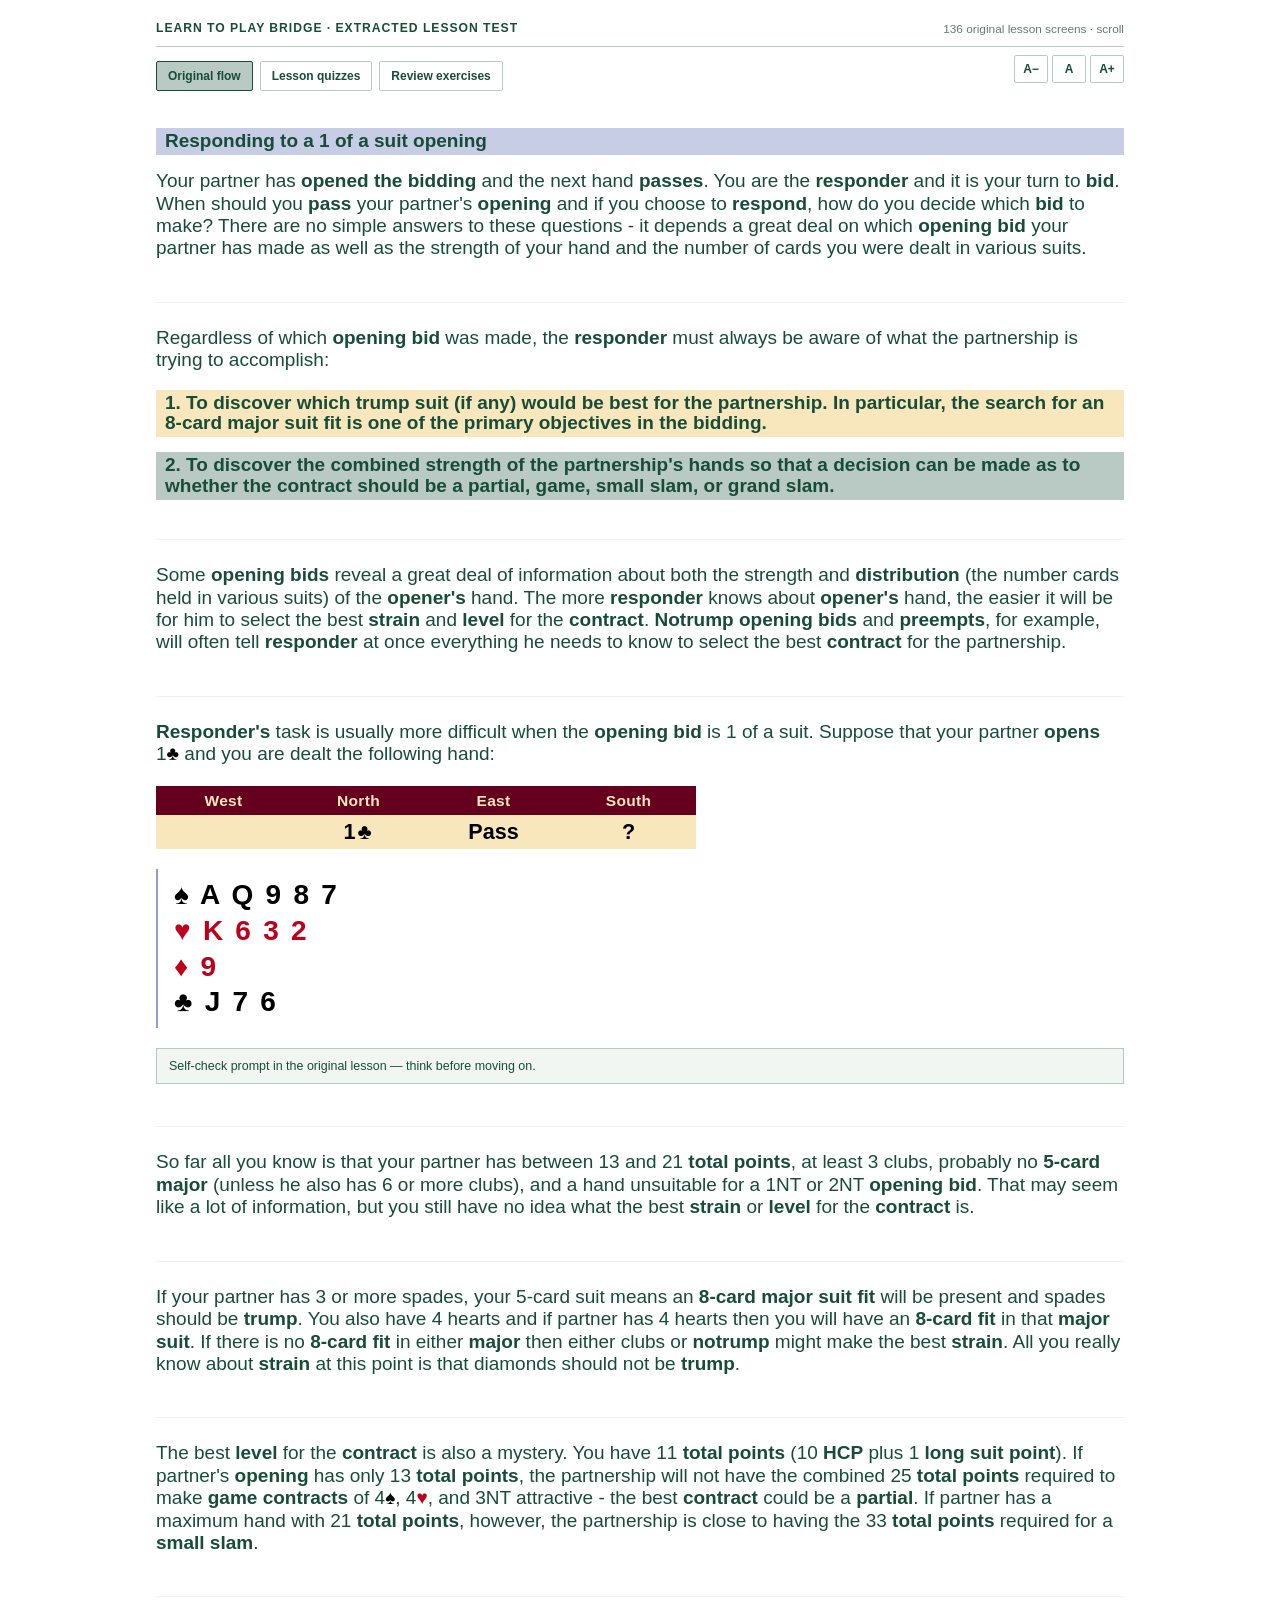
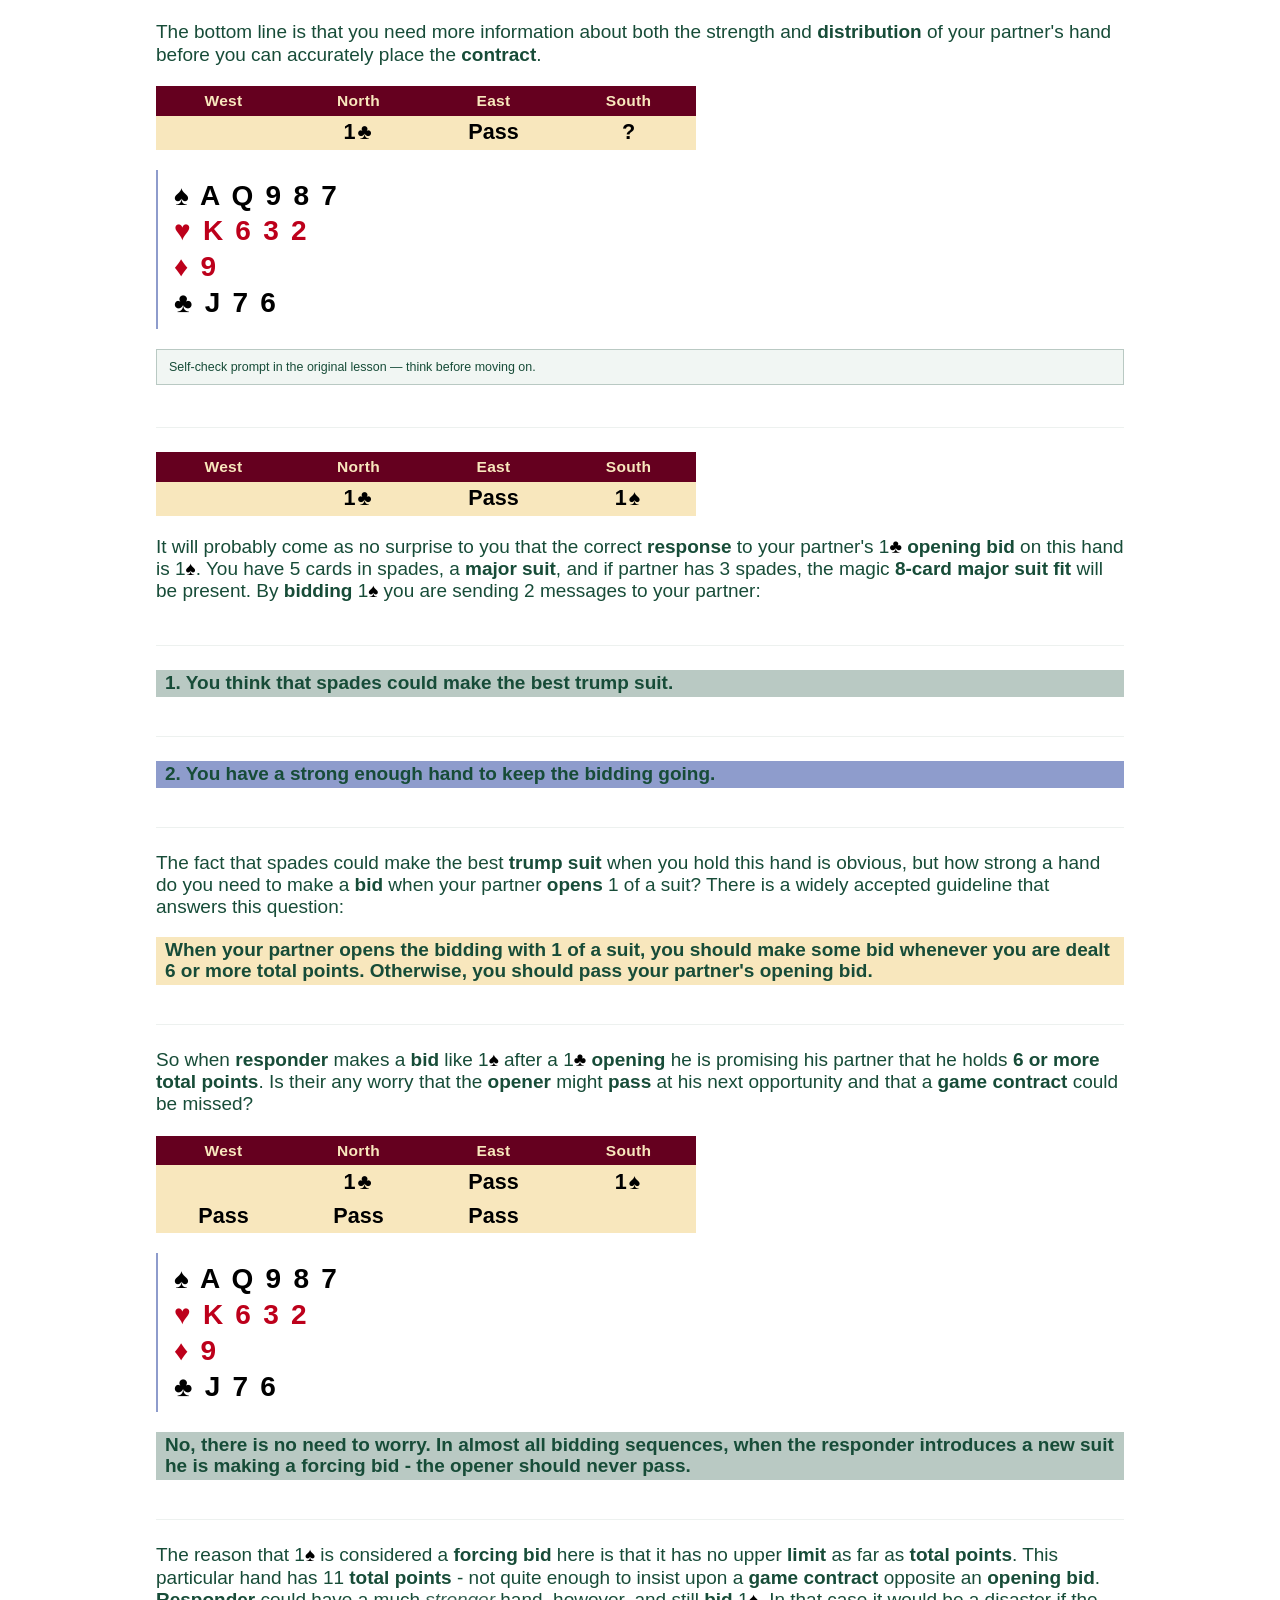
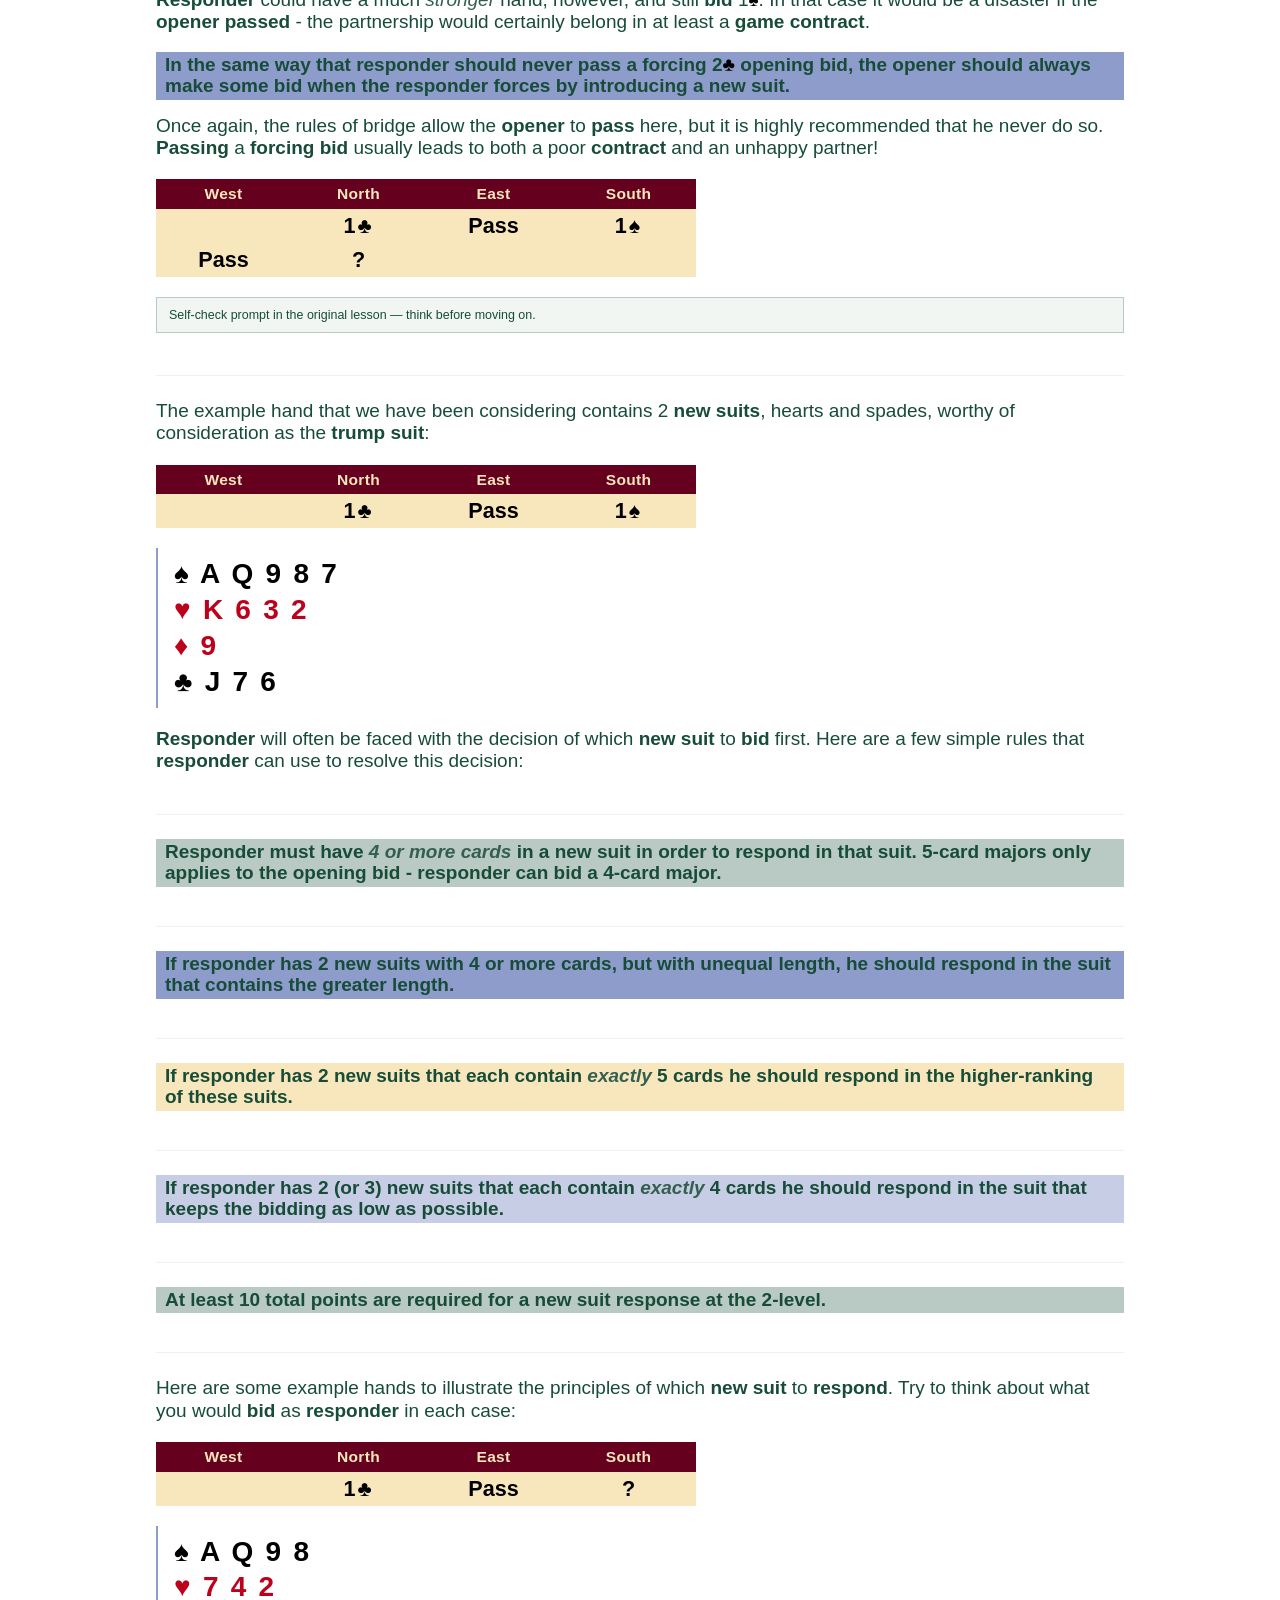
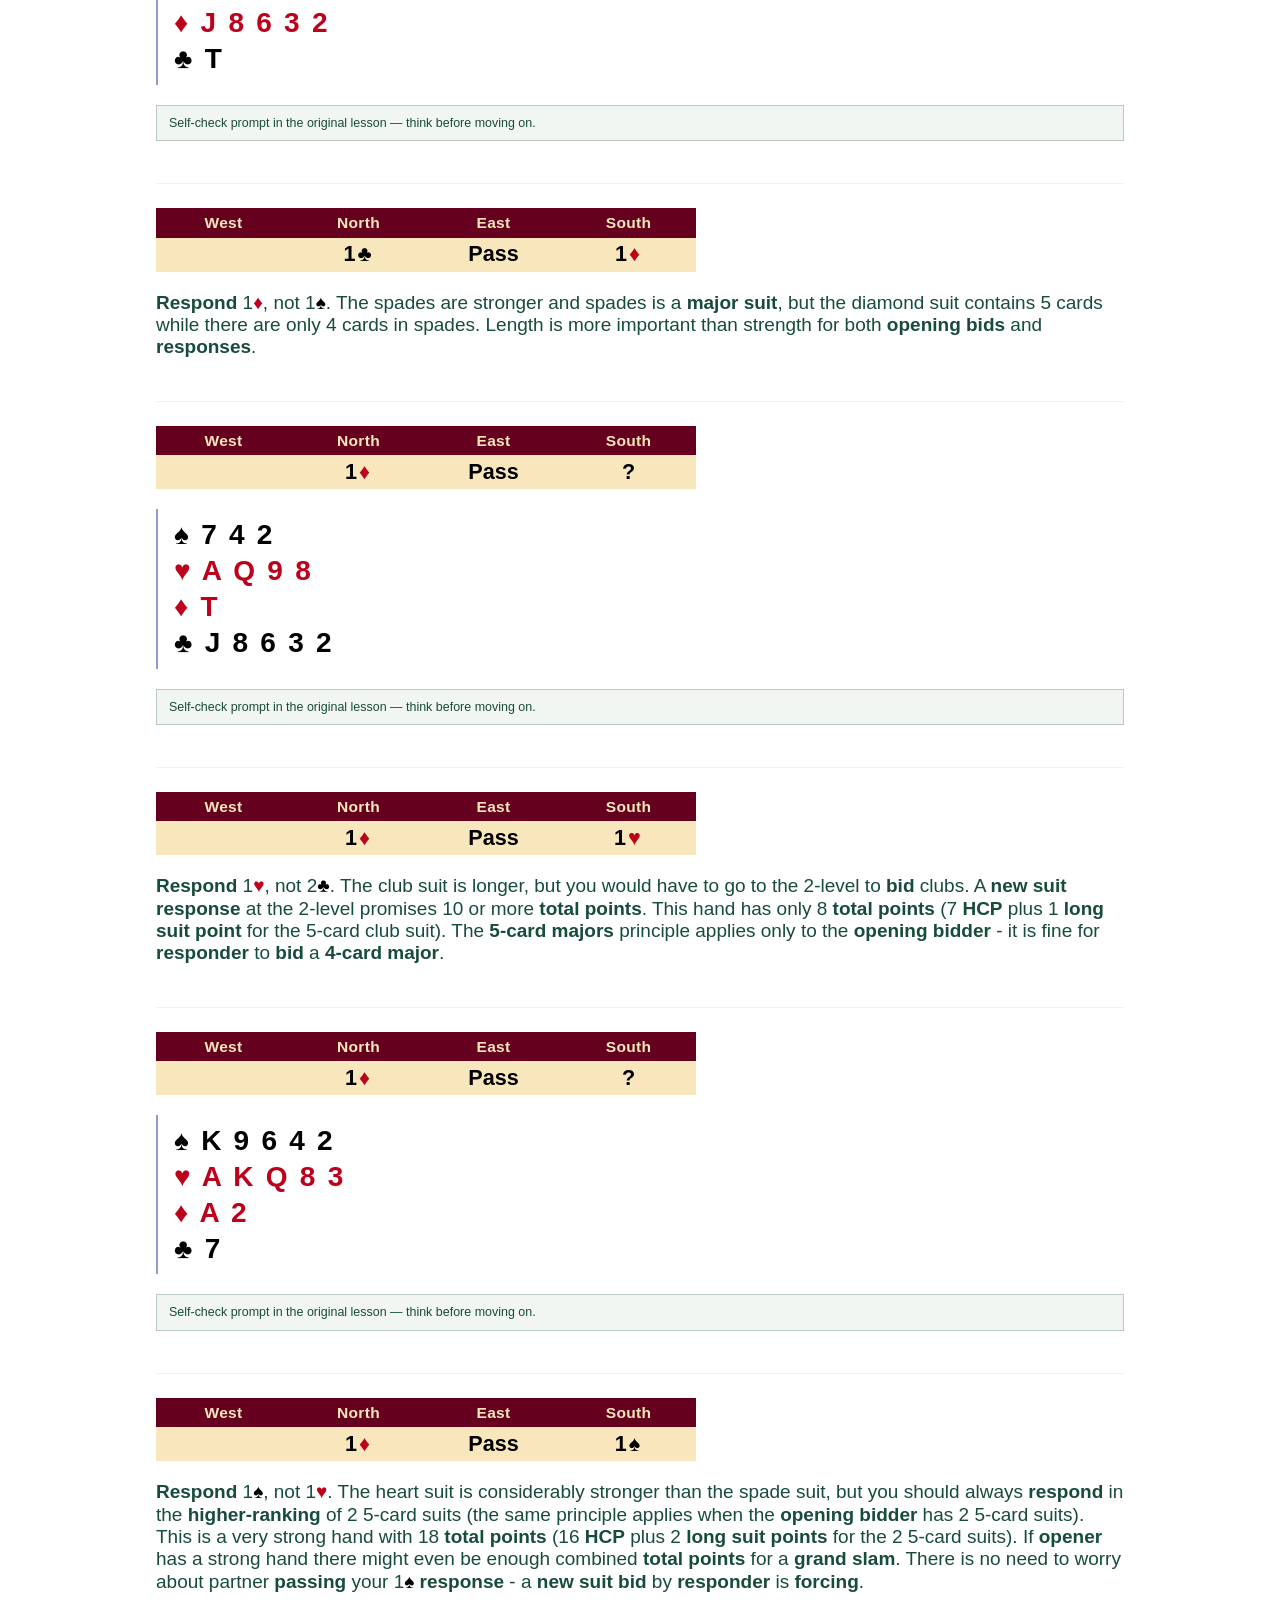
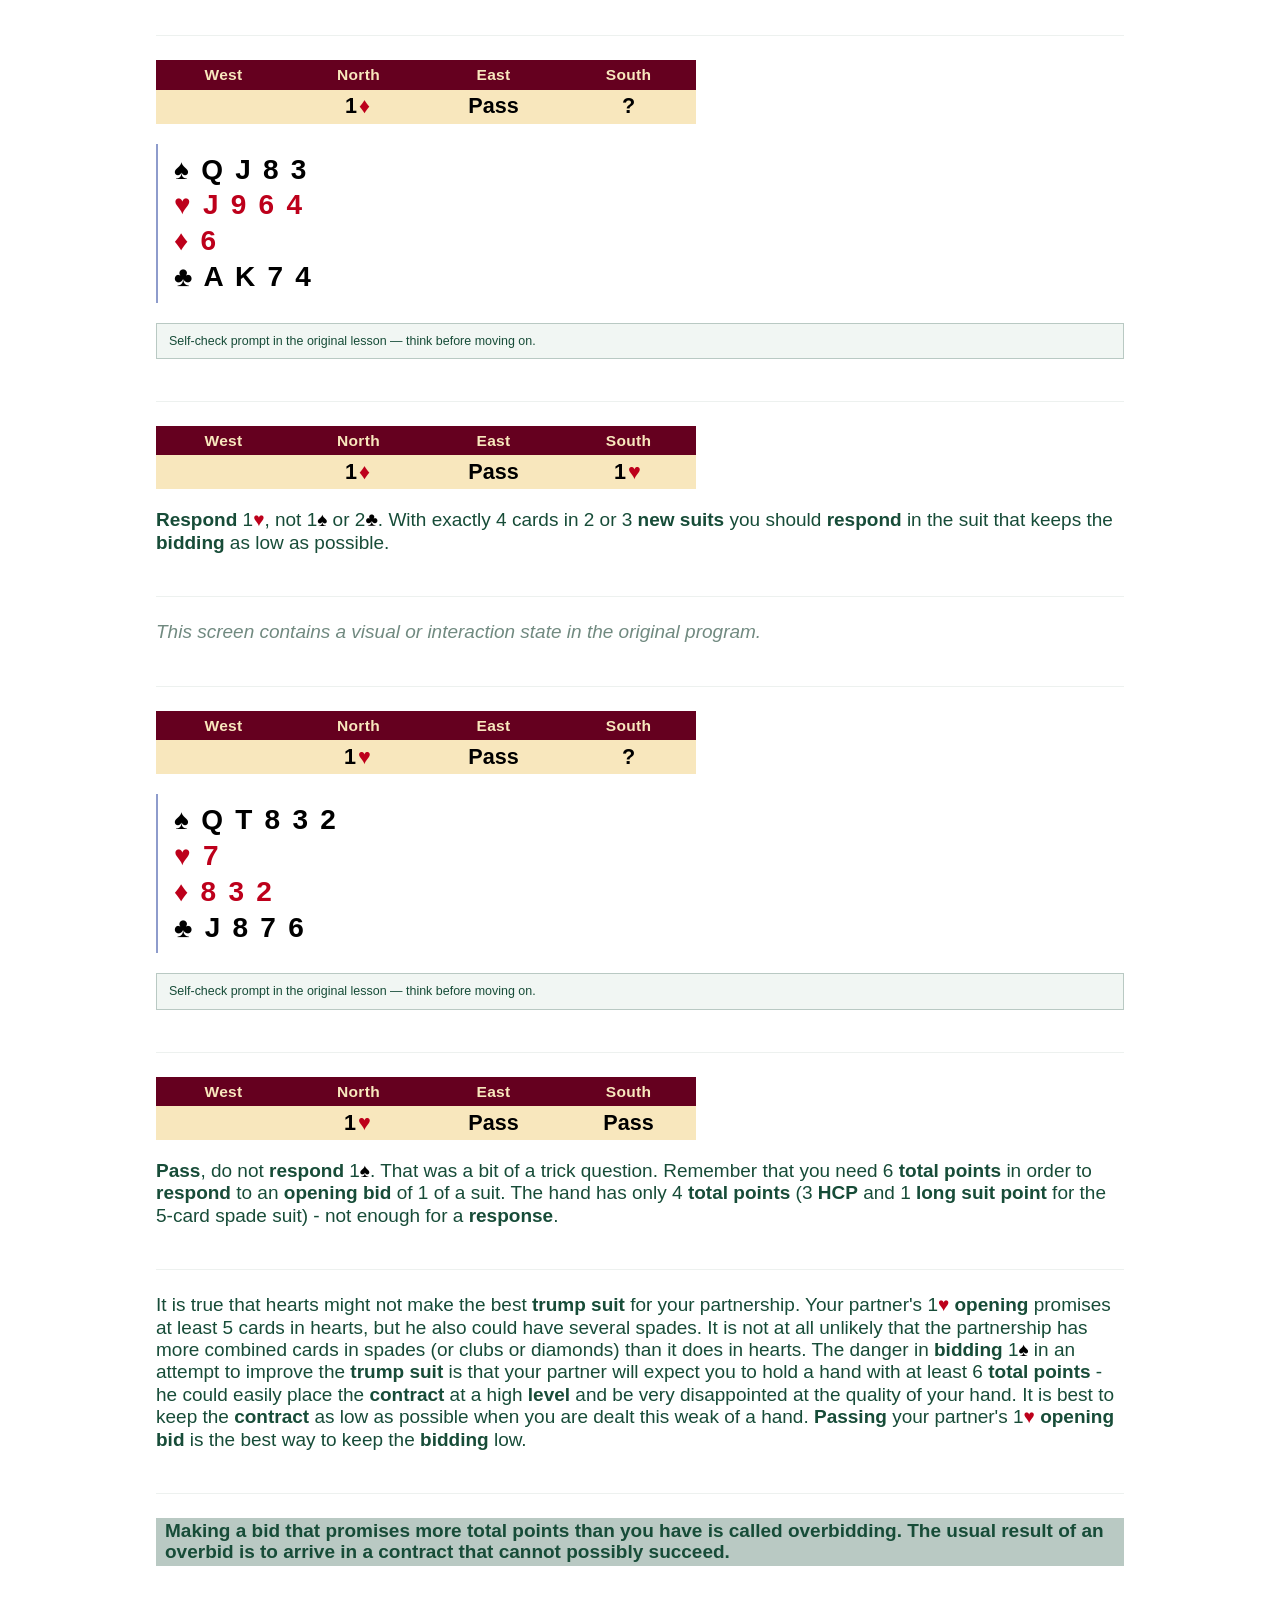
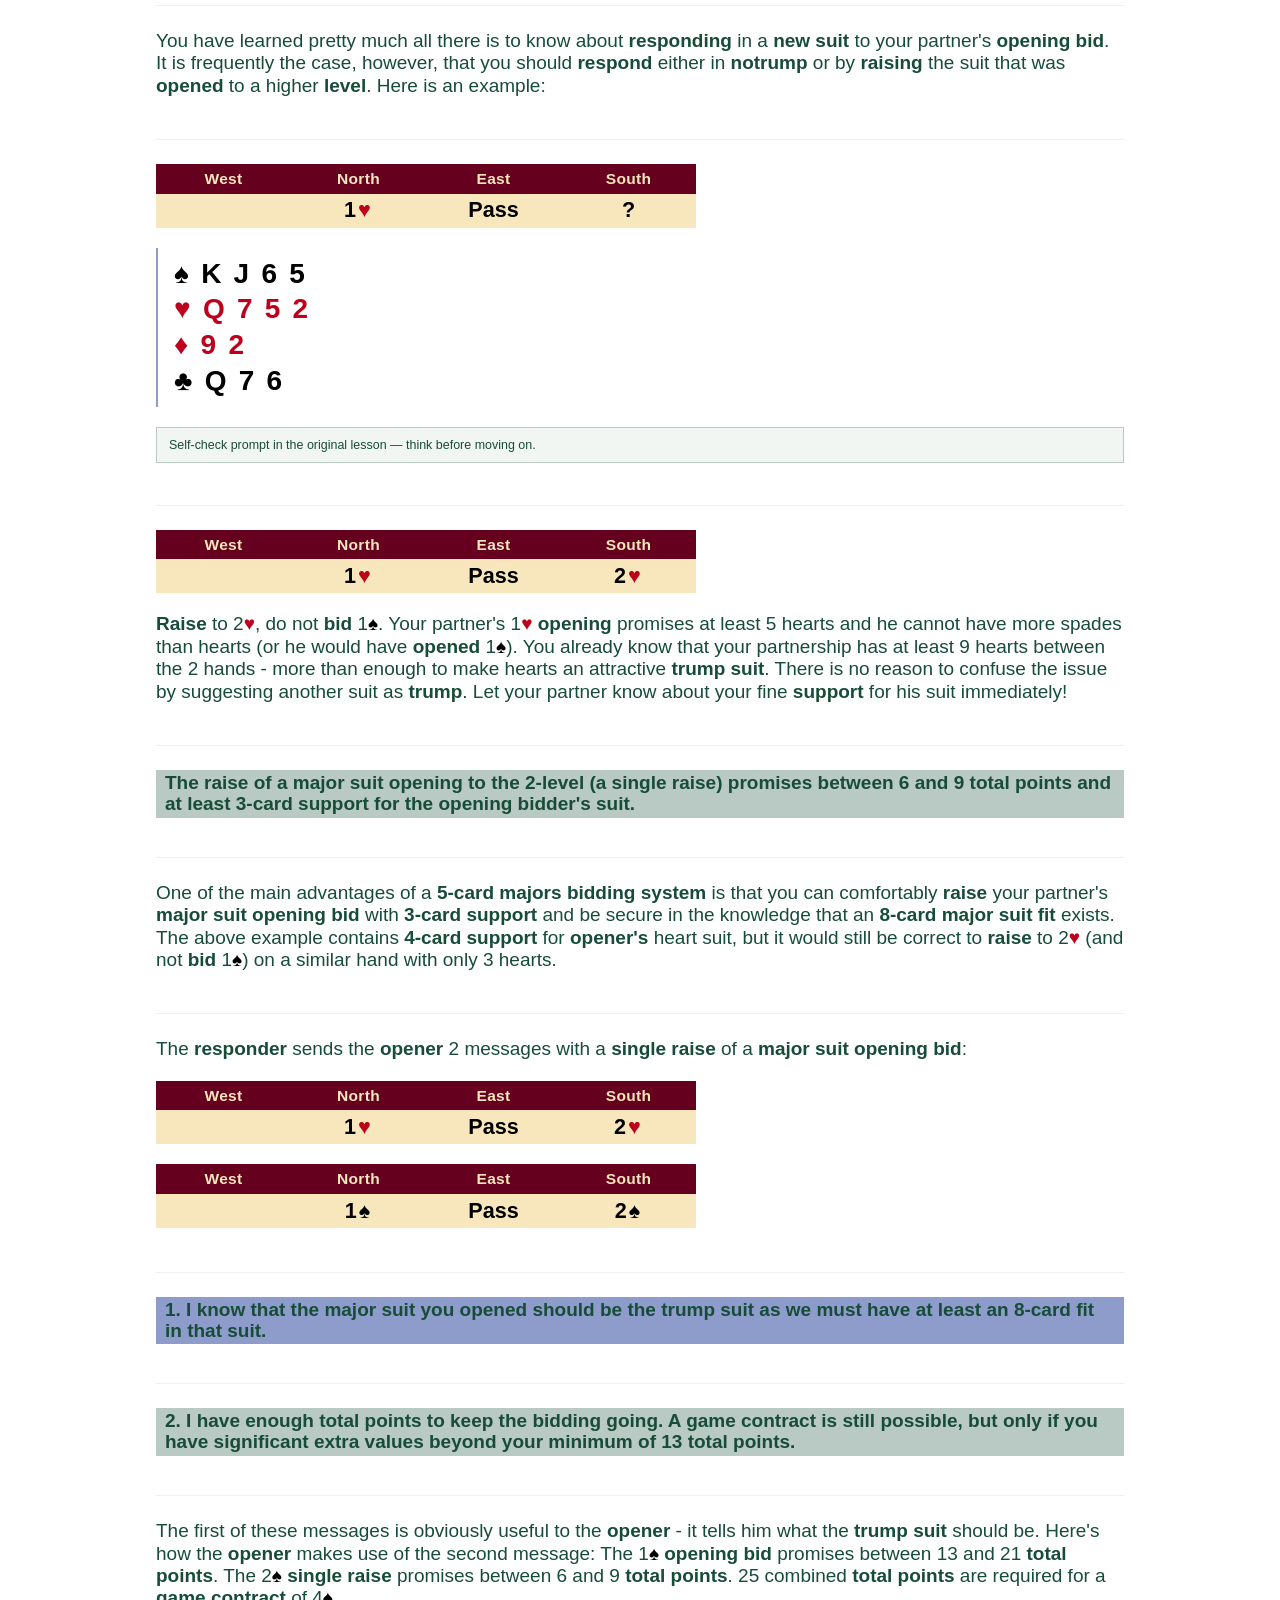
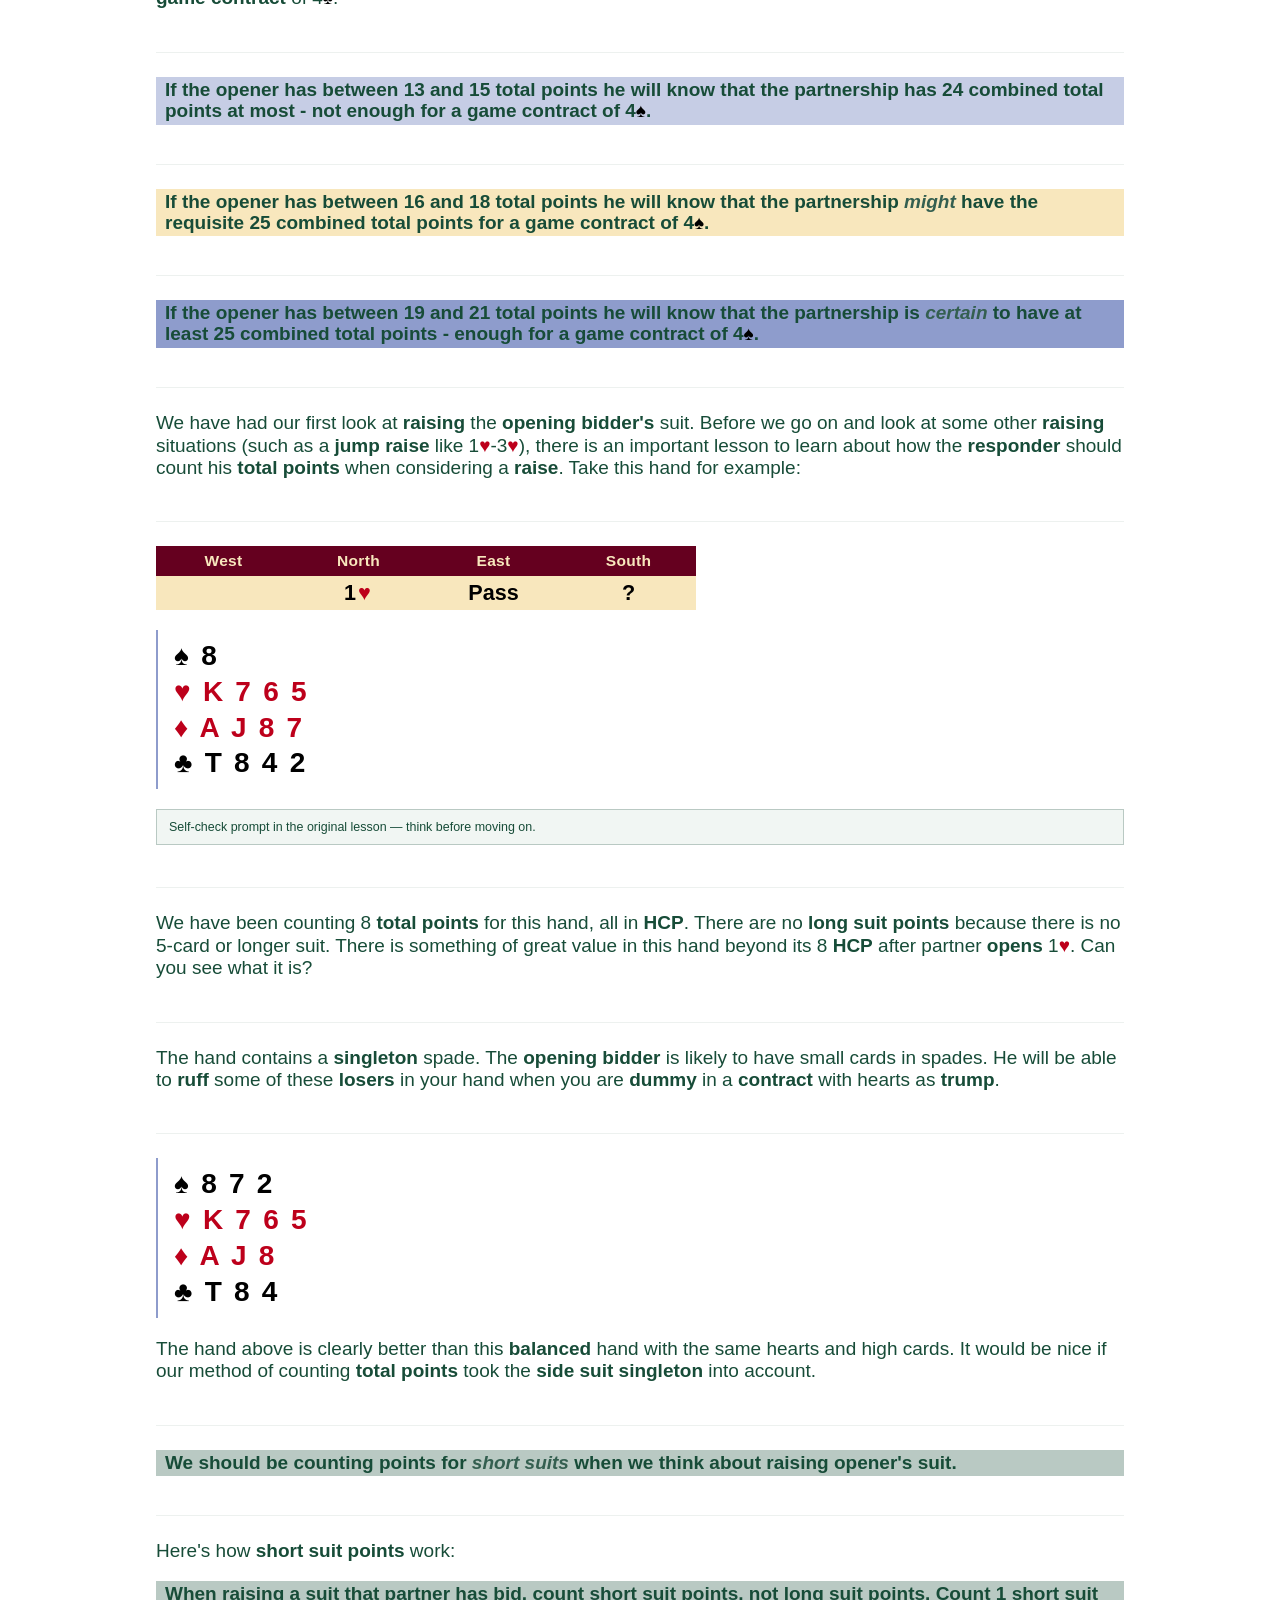
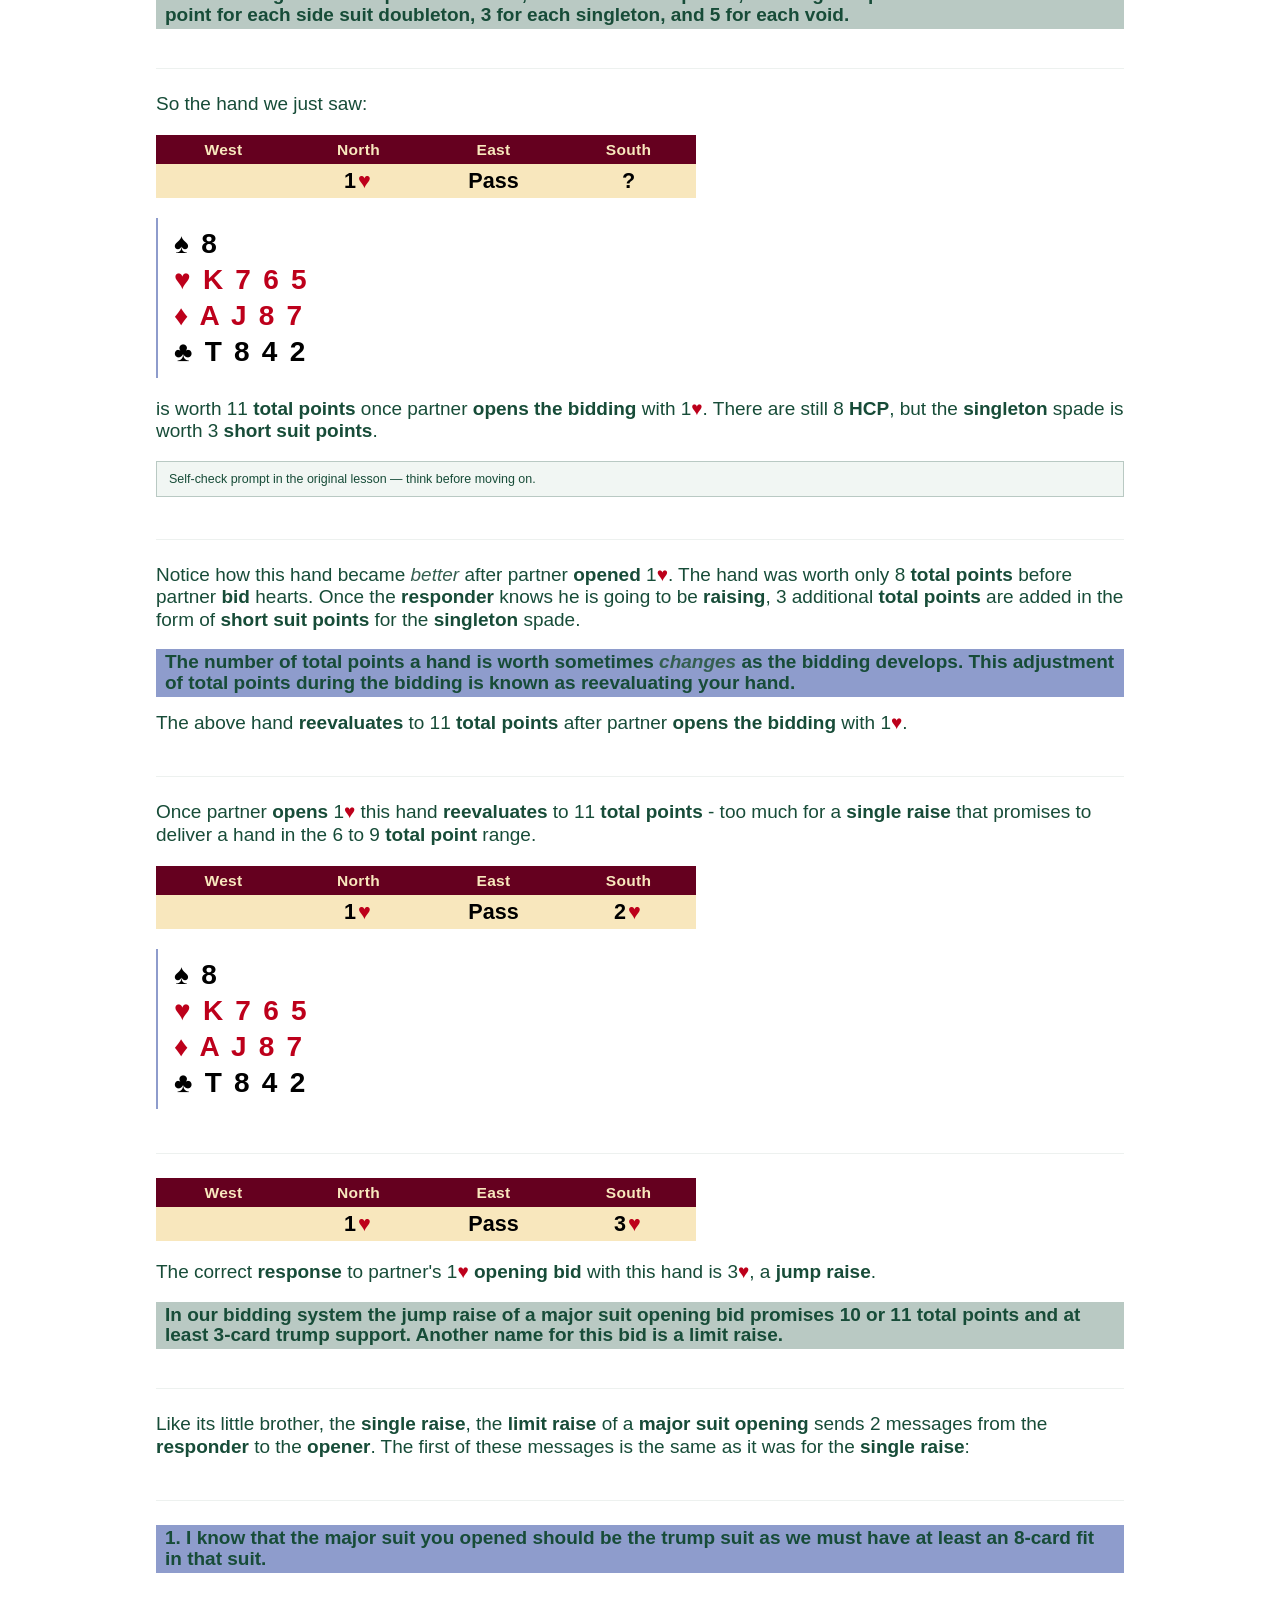
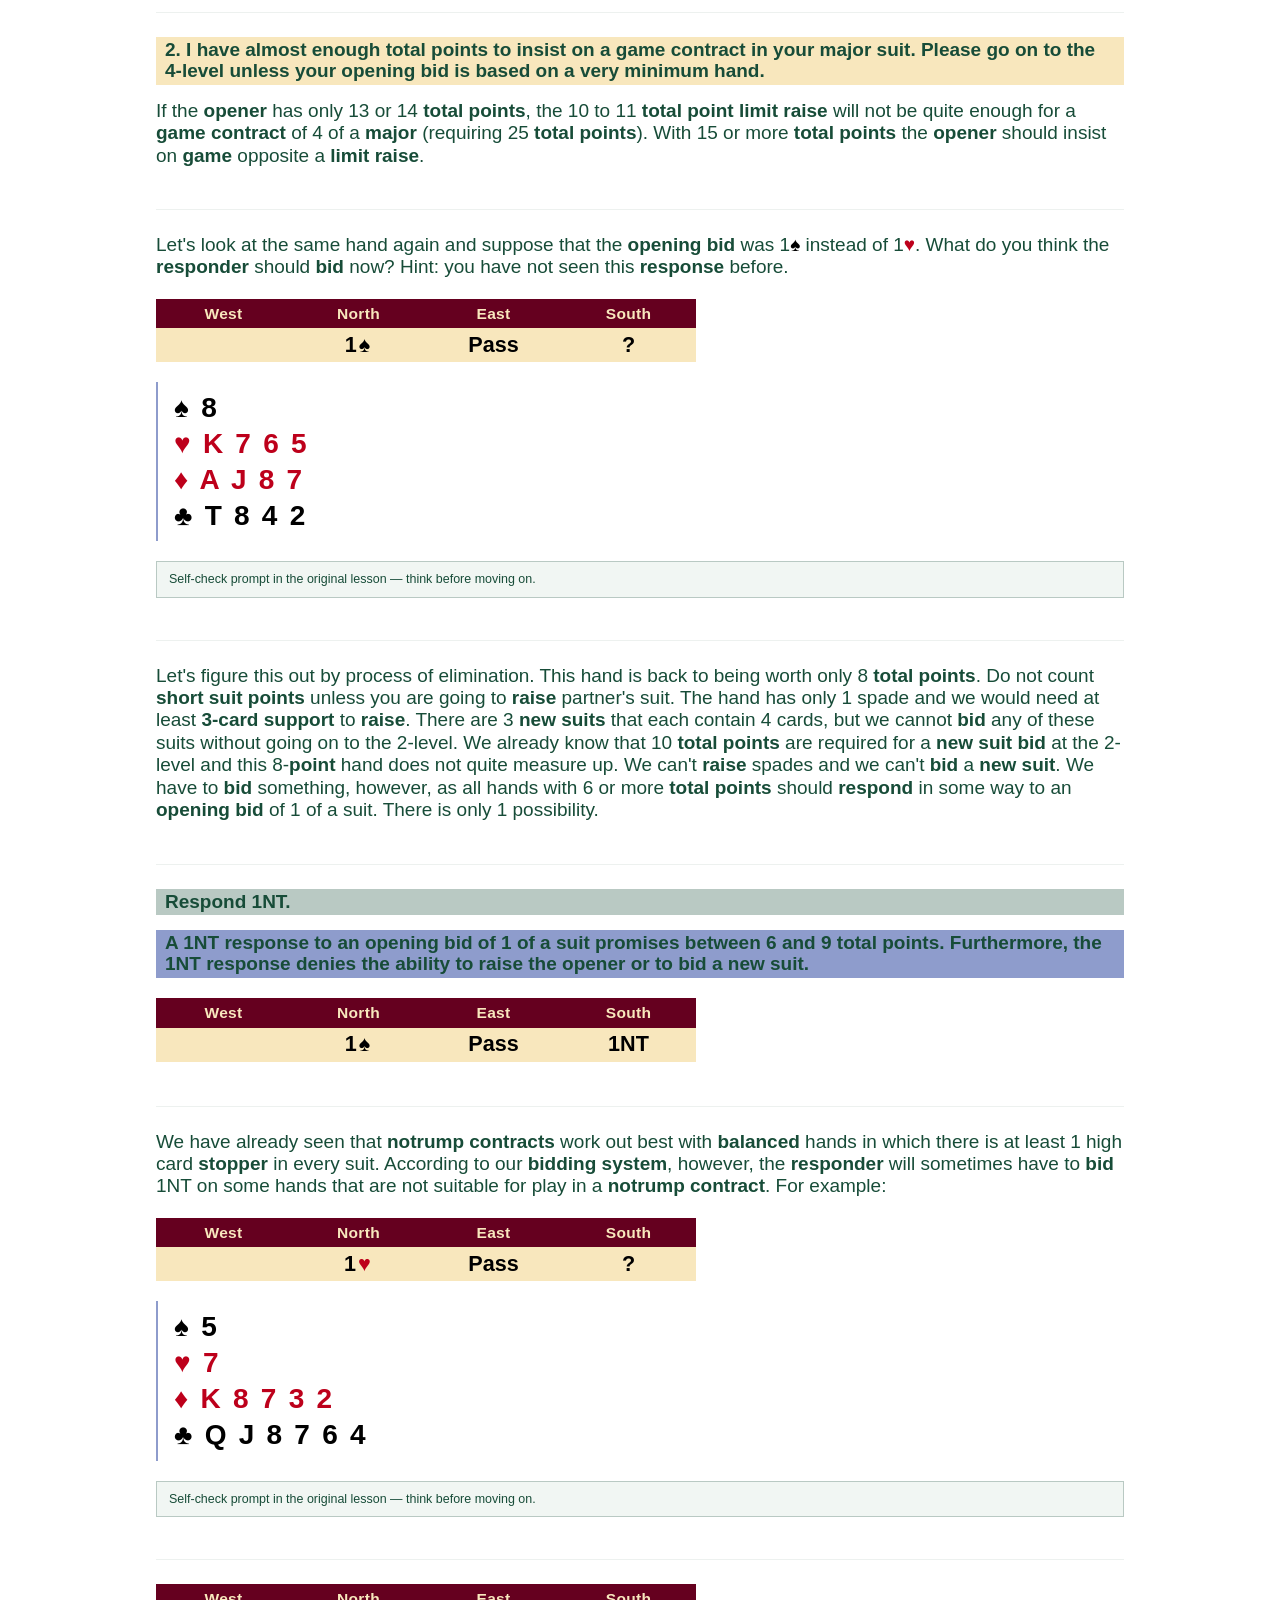
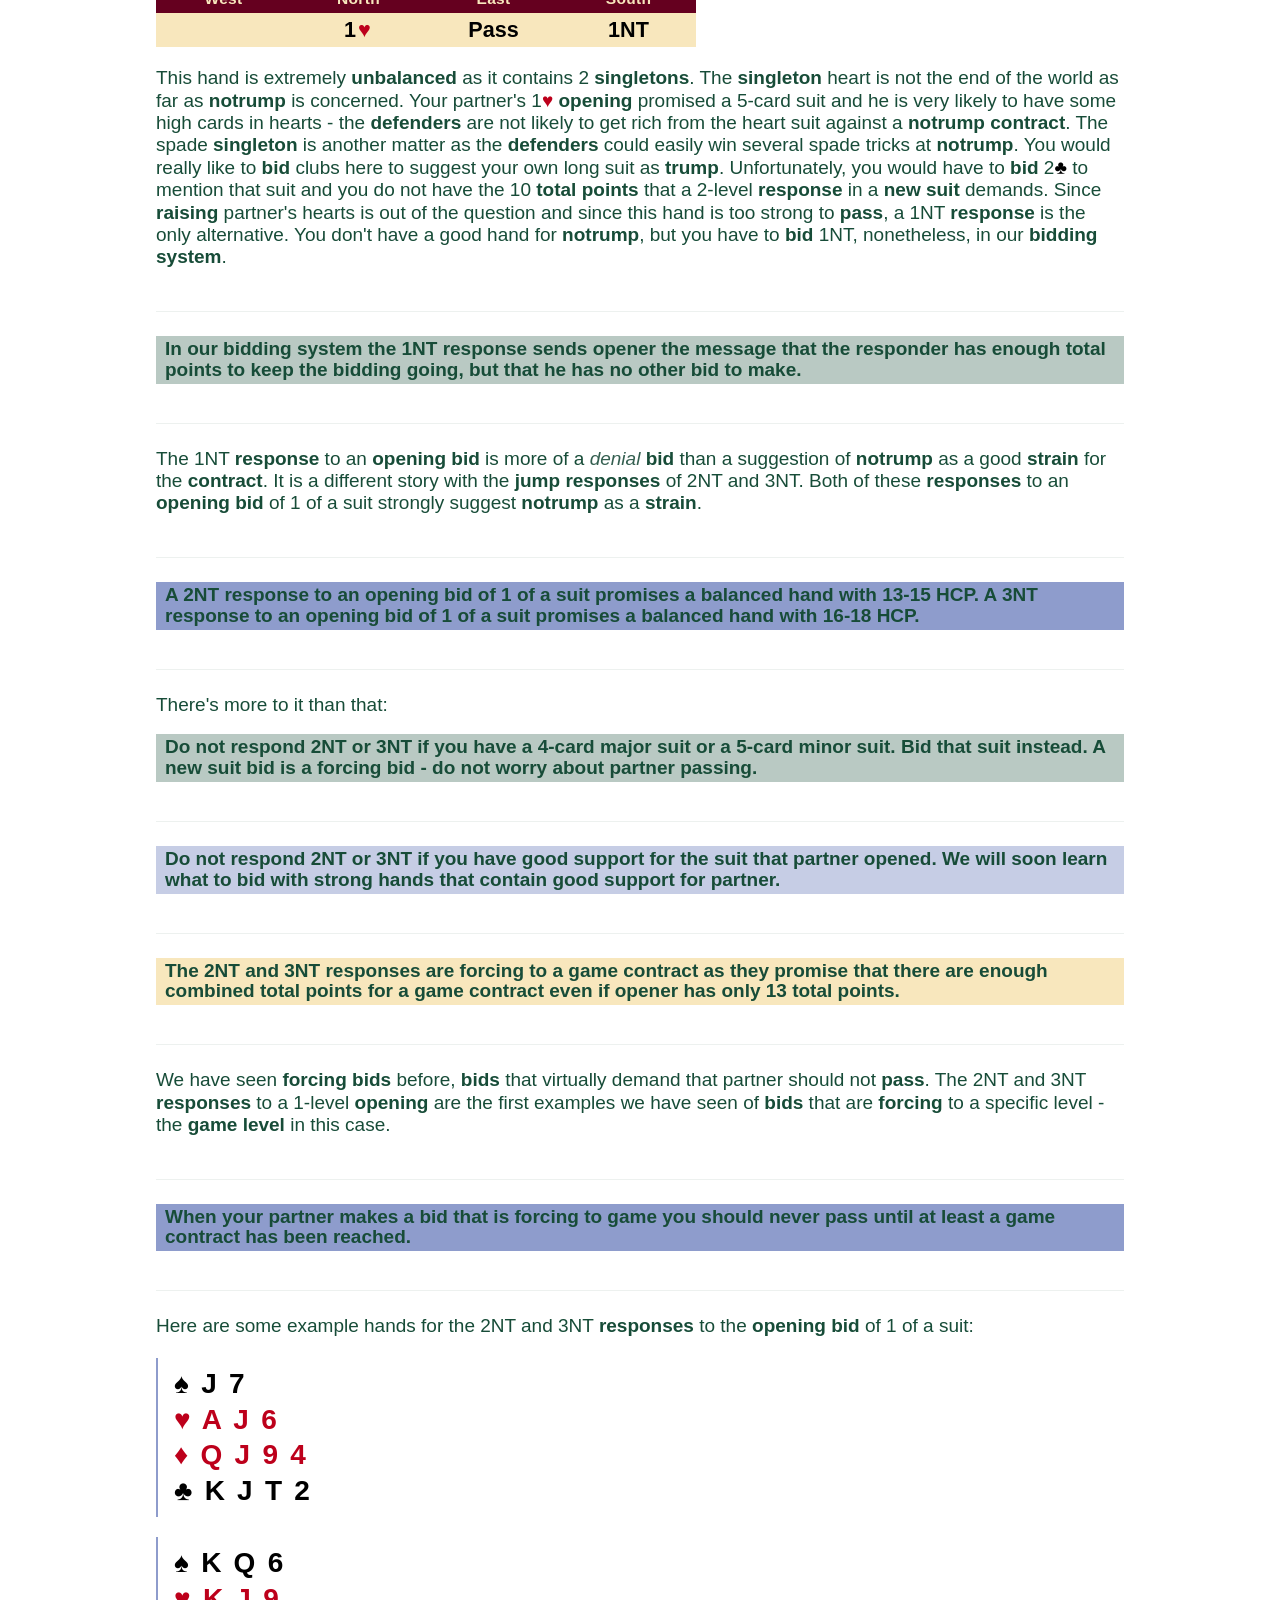
==== bridge_study_test.html @ 58a94c35 "Prevent browser spacebar scrolling" ====
<!doctype html>
<html lang="en"><head>
<meta charset="utf-8"><meta name="viewport" content="width=device-width,initial-scale=1">
<title>Learn to Play Bridge — Responding to a 1 of a suit opening</title>
<link rel="stylesheet" href="bridge_study_test.css?v=20261010-4">
</head><body><main>
<header><h1>Learn to Play Bridge · extracted lesson test</h1><span class="muted" id="count"></span></header>
<div class="toolbar"><div class="mode"><button class="on" data-mode="lesson">Original flow</button><button data-mode="quiz">Lesson quizzes</button><button data-mode="review">Review exercises</button></div><div class="font-controls" aria-label="Text size"><button id="font-down" title="Decrease text size">A−</button><button id="font-reset" title="Reset text size">A</button><button id="font-up" title="Increase text size">A+</button></div></div>
<article id="page"></article>
<nav class="nav"><button id="back">← Back</button><button id="next">Next →</button></nav>
</main>
<script src="bridge_study_test_data.js?v=20261010-4"></script><script src="bridge_review_data.js?v=20261010-4"></script><script src="bridge_study_test.js?v=20261010-4"></script>
</body></html>
---- bridge_study_test.css ----
:root {
  --font-size: 19px;
  --green: #174c38;
  --cream: #f8e7bd;
  --sage: #b9c9c3;
  --lavender: #c6cde5;
  --periwinkle: #8e9ccc;
  --brown: #663c27;
  --paper: #fff;
  --line: #dce4df
}

* {
  box-sizing: border-box
}

html {
  scroll-behavior: smooth
}

body {
  margin: 0;
  background: var(--paper);
  color: var(--green);
  font: var(--font-size)/1.18 Arial, Helvetica, sans-serif
}

main {
  width: min(1024px, 100%);
  min-height: 100vh;
  margin: auto;
  padding: 22px clamp(13px, 2.5vw, 28px) 38px;
  background: var(--paper)
}

header {
  display: flex;
  justify-content: space-between;
  gap: 15px;
  border-bottom: 1px solid var(--sage);
  padding-bottom: 10px
}

h1 {
  margin: 0;
  color: var(--green);
  font: 700 .76rem/1 Arial, Helvetica, sans-serif;
  letter-spacing: .08em;
  text-transform: uppercase
}

.muted {
  color: #627d72;
  font: .74rem/1.2 Arial, Helvetica, sans-serif
}

.mode {
  display: flex;
  gap: 7px;
  margin: 14px 0 22px;
  flex-wrap: wrap
}

button {
  border: 1px solid var(--sage);
  border-radius: 2px;
  padding: 8px 11px;
  background: #fff;
  color: var(--green);
  font: 700 .75rem/1 Arial, Helvetica, sans-serif;
  cursor: pointer
}

.mode .on,
.nav button {
  background: var(--sage);
  border-color: var(--green);
  color: var(--green)
}

.nav {
  display: flex;
  justify-content: space-between;
  gap: 10px;
  border-top: 1px solid var(--sage);
  padding-top: 17px;
  margin-top: 26px
}

.nav button:disabled {
  background: #fff;
  border-color: #e6ece8;
  color: #a6b7af;
  cursor: not-allowed
}

article {
  min-height: 58vh
}

h2 {
  font-size: clamp(1.45rem, 2.55vw, 1.9rem);
  font-weight: 700;
  line-height: 1.08;
  color: var(--green);
  margin: 0 0 21px
}

p {
  margin: 0 0 18px
}

.page-label {
  margin: 0 0 13px;
  color: #638075;
  font: .69rem/1 Arial, Helvetica, sans-serif;
  letter-spacing: .08em;
  text-transform: uppercase
}

.empty {
  color: #718a80;
  font-style: italic
}

.chapter {
  max-width: 100%
}

.chapter>h2 {
  margin: 0 0 29px;
  padding-bottom: 14px;
  border-bottom: 1px solid var(--sage)
}

.source-screen {
  padding: 0 0 24px;
  margin: 0 0 24px;
  border-bottom: 1px solid #edf1ef
}

.source-screen:last-child {
  border-bottom: 0
}

.source-screen p {
  max-width: 100%
}

.source-screen strong {
  color: var(--green);
  font-weight: 700
}

.source-screen em {
  color: #345f50
}

.source-screen .callout {
  max-width: 100%;
  background: var(--sage);
  border: 0;
  color: var(--green);
  padding: 3px 9px;
  margin: 15px 0;
  font: 700 1em/1.10 Arial, Helvetica, sans-serif;
  box-shadow: none
}

.source-screen .callout strong {
  color: var(--green)
}

.source-screen .callout.cs-1 {
  background: var(--cream)
}

.source-screen .callout.cs-2 {
  background: var(--sage)
}

.source-screen .callout.cs-3 {
  background: var(--lavender)
}

.source-screen .callout.cs-4 {
  background: var(--periwinkle)
}

.source-screen .callout.cs-5 {
  background: var(--lavender)
}

.source-screen .callout.cs-6 {
  background: var(--brown);
  color: var(--cream)
}

.source-screen .callout.cs-6 strong {
  color: var(--cream)
}

.source-screen .callout.cs-0 {
  background: var(--sage)
}

.source-screen p.cs-6 {
  color: var(--brown)
}

.source-screen p.cs-3,
.source-screen p.cs-4,
.source-screen p.cs-5 {
  color: var(--green)
}

.linkish {
  color: #315fd2;
  text-decoration: underline;
  text-decoration-thickness: 1px
}

.suit.black {
  color: #000
}

.suit.red {
  color: #bd001b
}

.auction {
  width: min(100%, 540px);
  margin: 20px 0;
  background: var(--cream);
  color: #000;
  font: 700 clamp(1rem, 2.2vw, 1.35rem)/1.12 Arial, Helvetica, sans-serif;
  box-shadow: none
}

.auction-head,
.auction-row {
  display: grid;
  grid-template-columns: repeat(4, minmax(0, 1fr));
  text-align: center
}

.auction-head {
  background: #65001f;
  color: var(--cream);
  font-size: .72em;
  letter-spacing: .02em
}

.auction-head span {
  padding: 6px 2px
}

.auction-row {
  min-height: 34px;
  align-items: center
}

.auction-row span {
  min-width: 0;
  padding: 3px 2px;
  white-space: nowrap
}

.auction .suit.black,
.auction-suit.black {
  color: #000 !important
}

.auction .suit.red,
.auction-suit.red {
  color: #bd001b !important
}

.auction-row span:empty {
  display: block
}

.hand {
  background: #fff;
  border-left: 2px solid var(--periwinkle);
  padding: 8px 16px;
  margin: 20px 0;
  color: #000;
  font: 700 clamp(1.22rem, 2.5vw, 1.75rem)/1.28 Arial, Helvetica, sans-serif
}

.hand div {
  letter-spacing: .08em
}

.hand .black {
  color: #000
}

.hand .red {
  color: #bd001b
}

.selfcheck {
  margin: 18px 0;
  padding: 9px 12px;
  border: 1px solid var(--sage);
  background: #f1f6f3;
  color: var(--green);
  font: .78rem/1.3 Arial, Helvetica, sans-serif
}

.answer {
  background: #f5f8f6;
  border: 1px solid var(--sage);
  padding: 17px 19px;
  margin: 21px 0
}

.reveal {
  border-color: var(--green);
  color: var(--green);
  background: #f1f6f3
}

@media(max-width:480px) {
  main {
    padding: 18px 13px 26px
  }

  .nav button {
    min-width: 95px
  }

  .auction {
    font-size: 1rem
  }
}

.toolbar {
  display: flex;
  justify-content: space-between;
  align-items: center;
  gap: 12px
}

.toolbar .mode {
  margin-bottom: 22px
}

.font-controls {
  display: flex;
  gap: 4px;
  margin-bottom: 22px
}

.font-controls button {
  min-width: 34px;
  padding: 7px 8px
}

@media(max-width:480px) {
  .toolbar {
    align-items: flex-start
  }

  .font-controls {
    gap: 2px
  }

  .font-controls button {
    min-width: 30px;
    padding: 7px 6px
  }
}

.review-answer-gap {
  height: 1.2em
}
.visual-row {
  display: flex;
  flex-wrap: wrap;
  gap: 22px;
  align-items: flex-start;
}

.visual-item {
  flex: 1 1 260px;
  min-width: 0;
}

main {
  cursor: grab;
}

button, input {
  cursor: pointer;
}

.is-panning,
.is-panning * {
  cursor: grabbing !important;
  user-select: none !important;
}
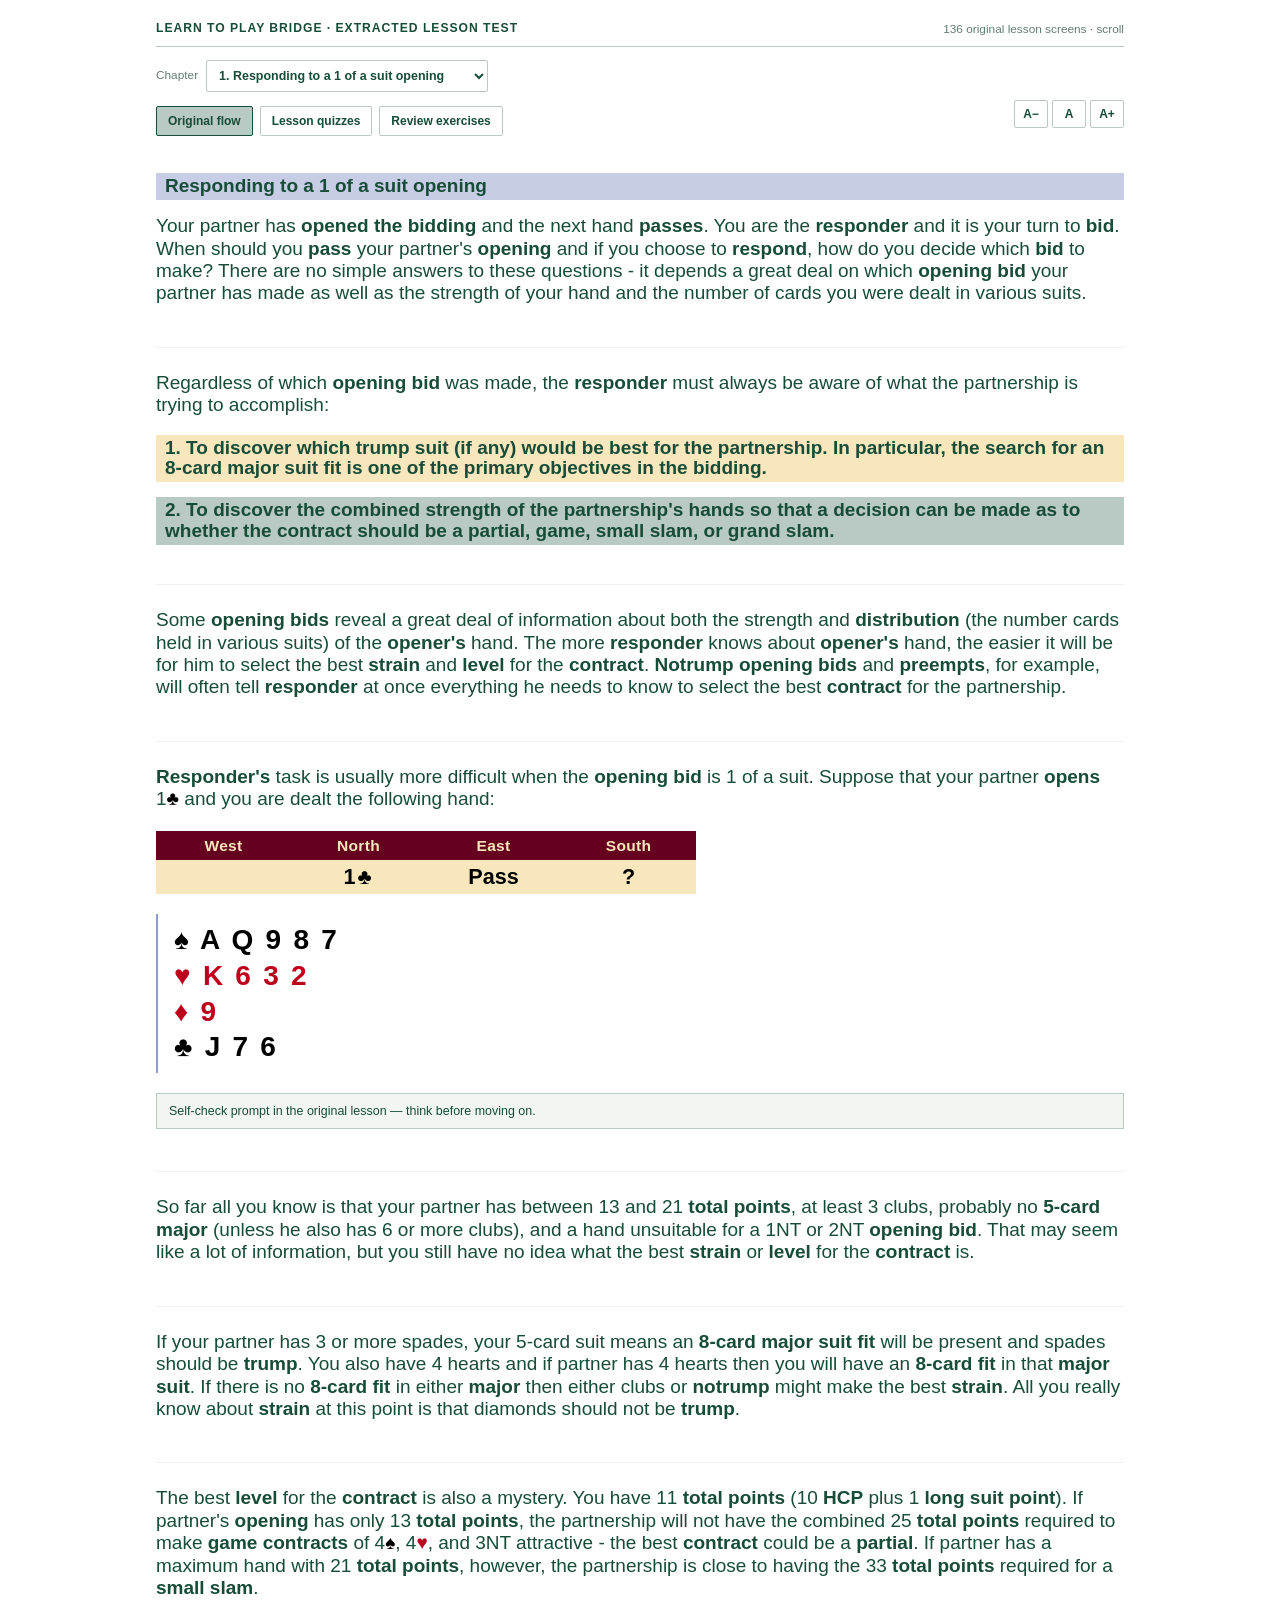
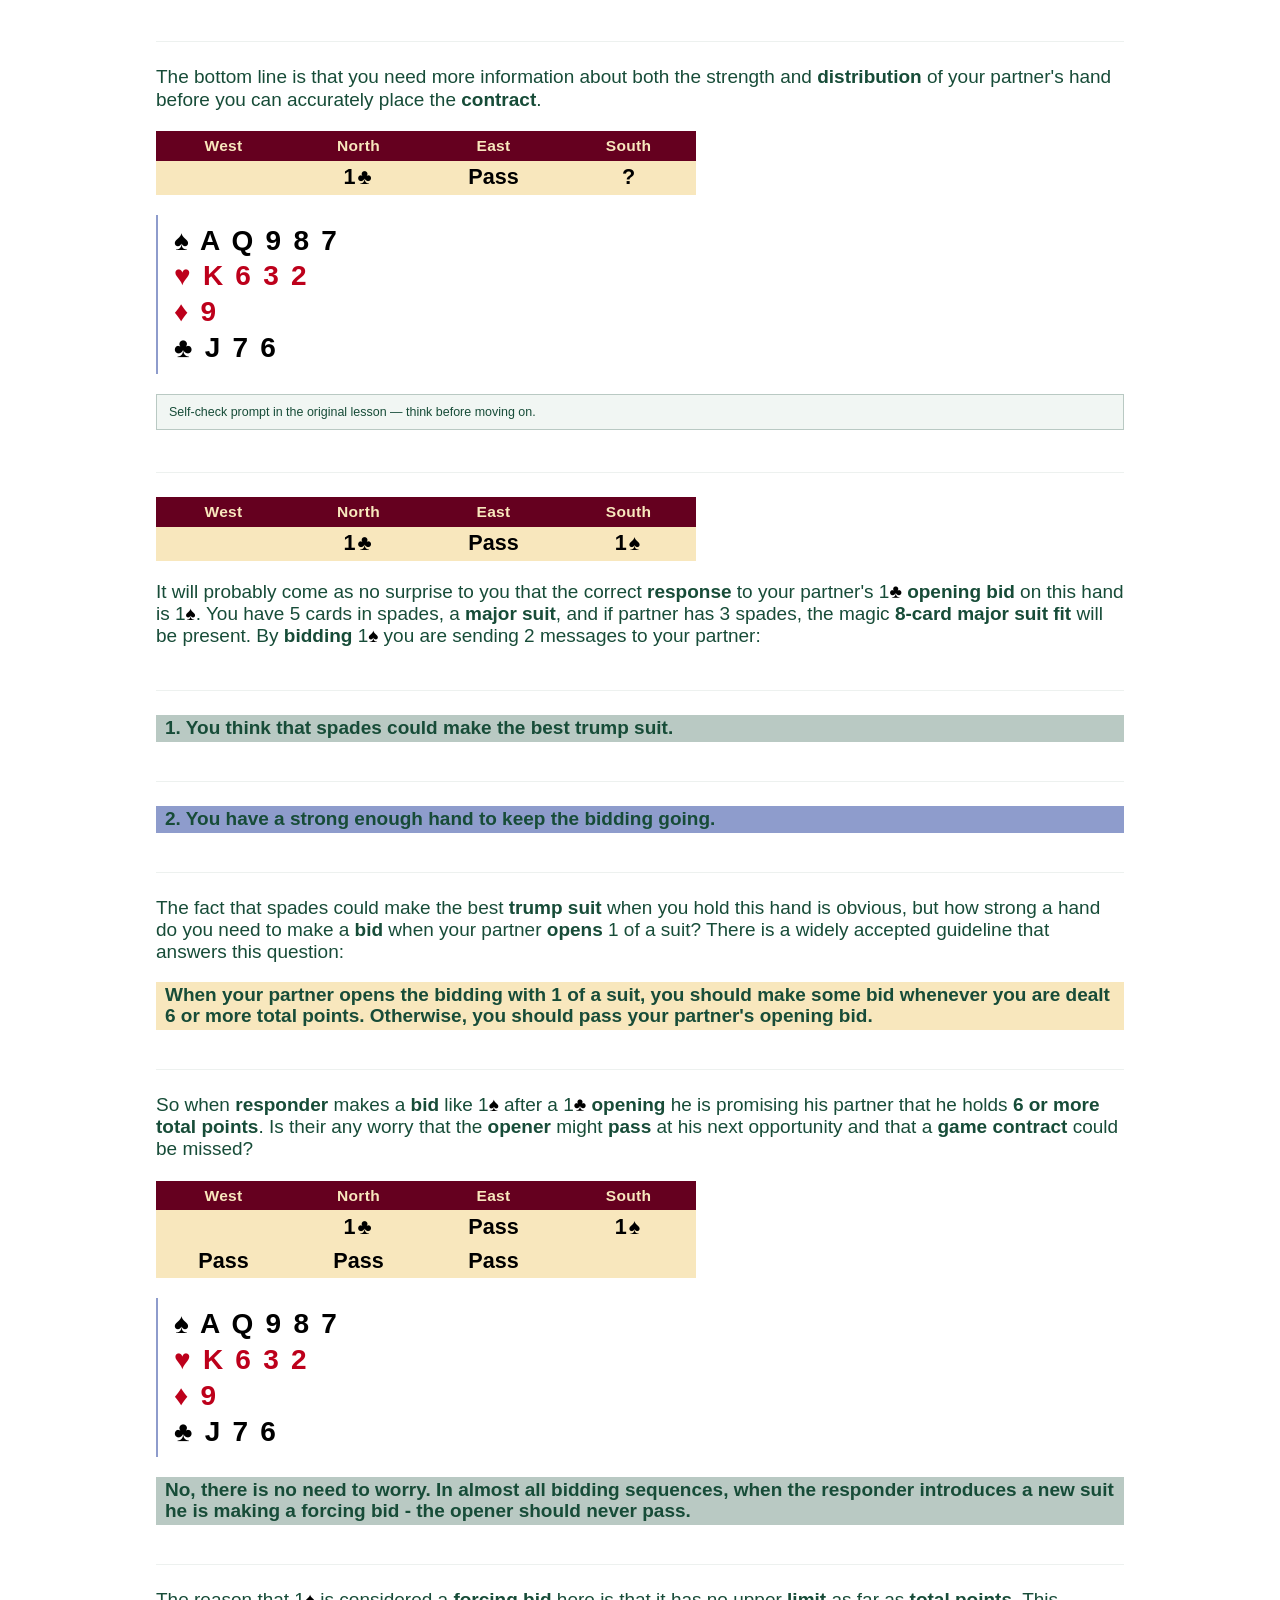
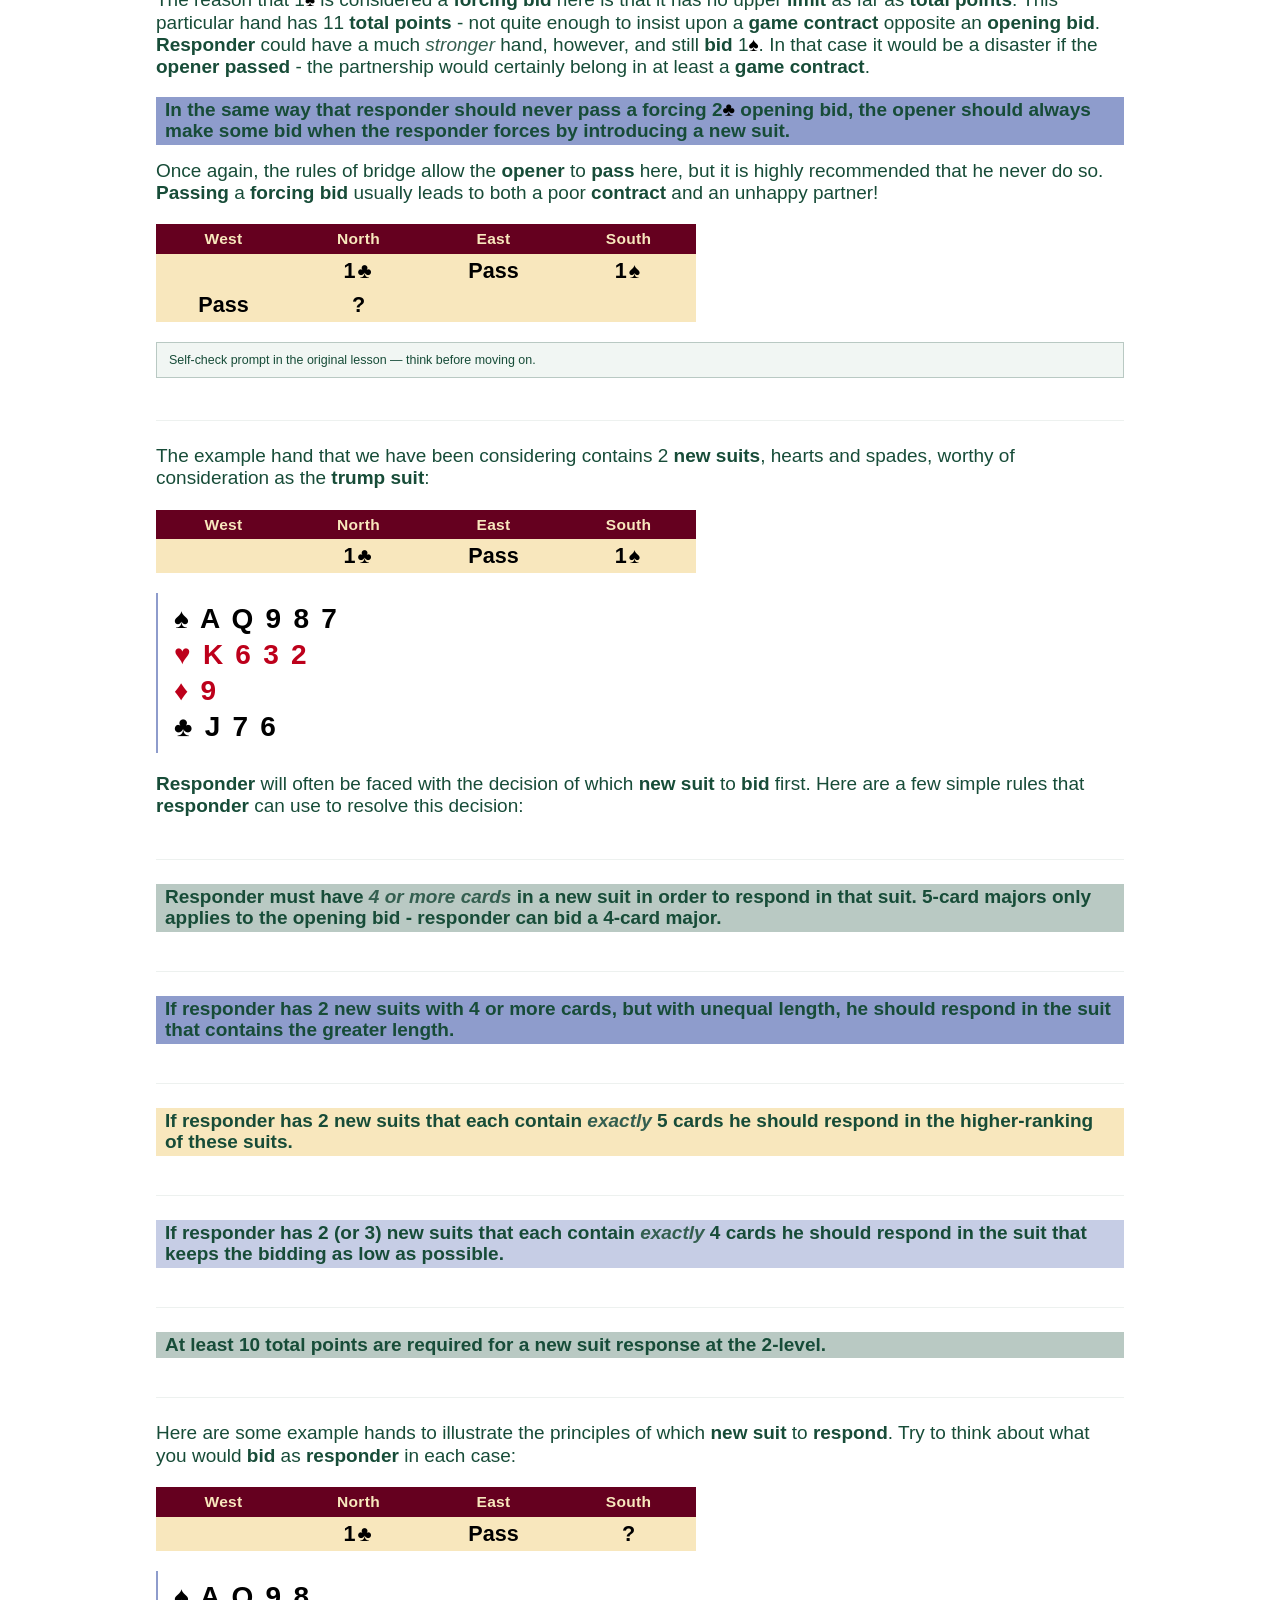
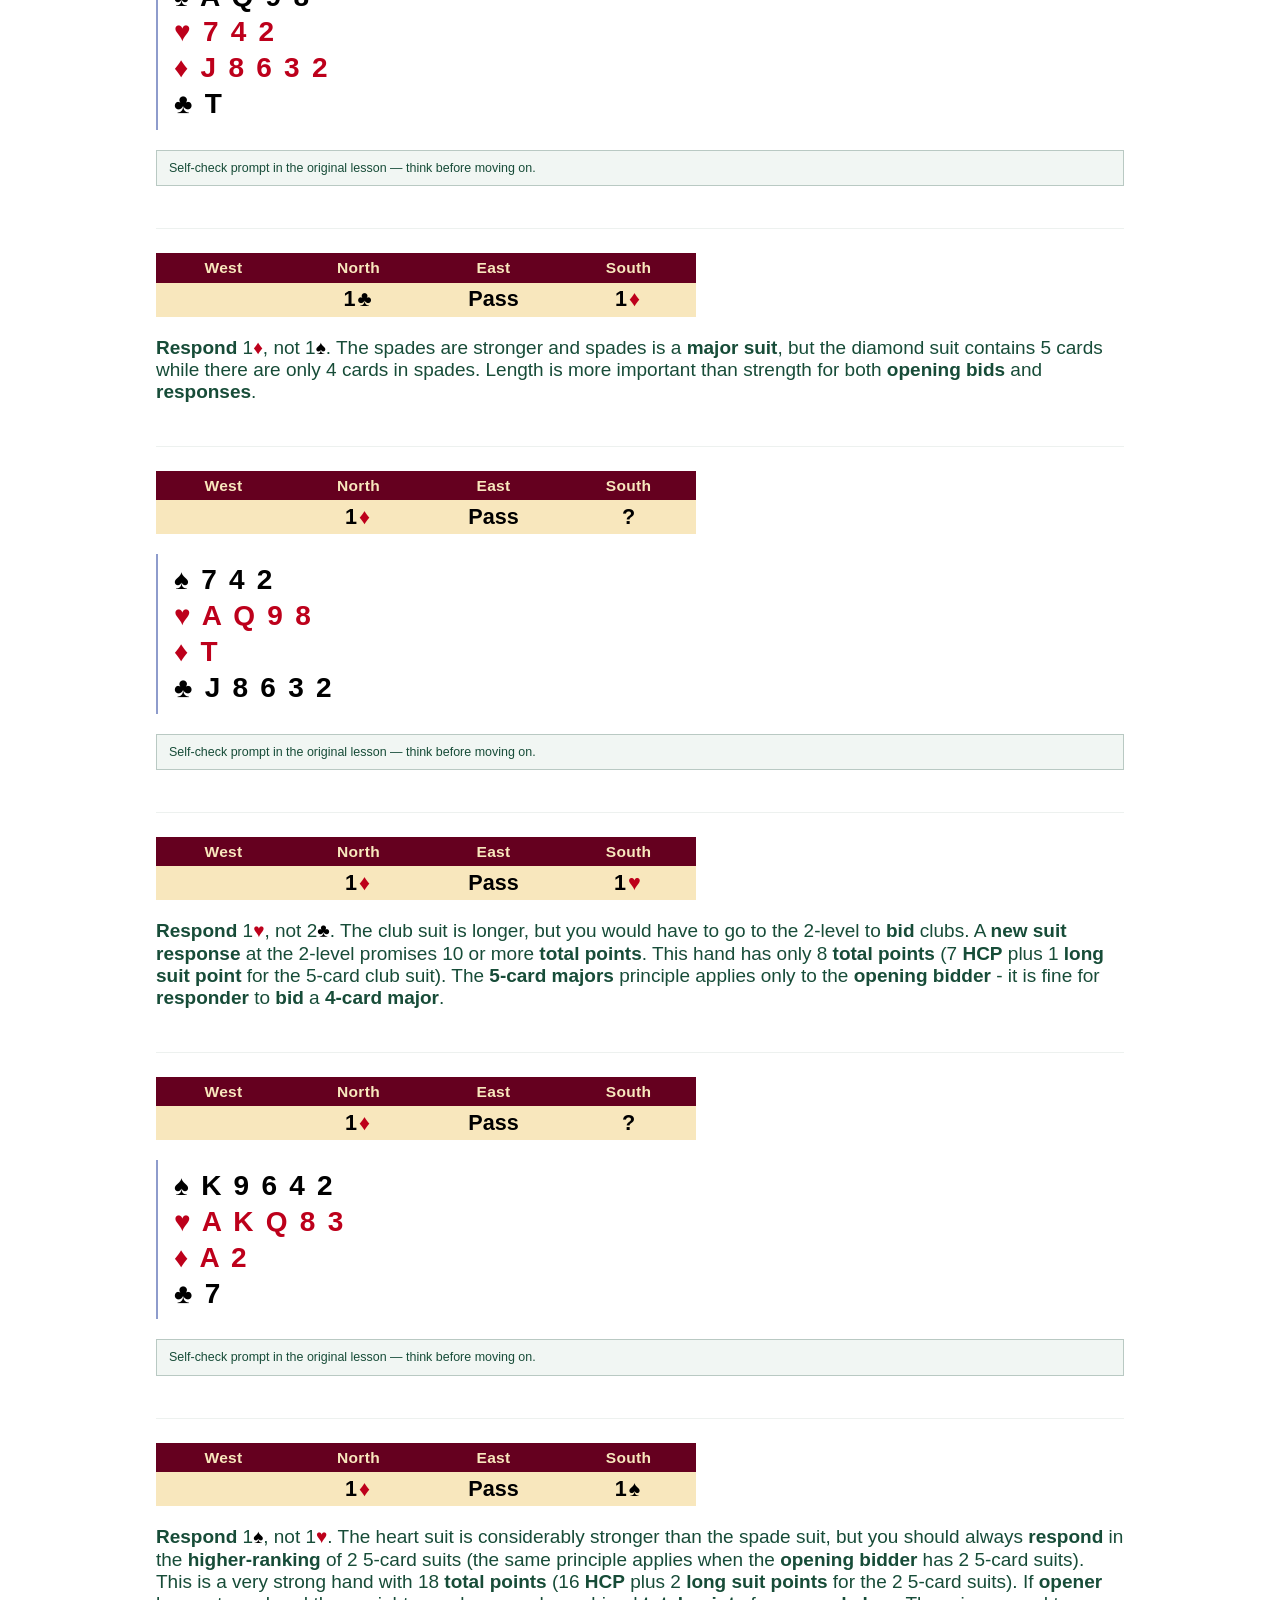
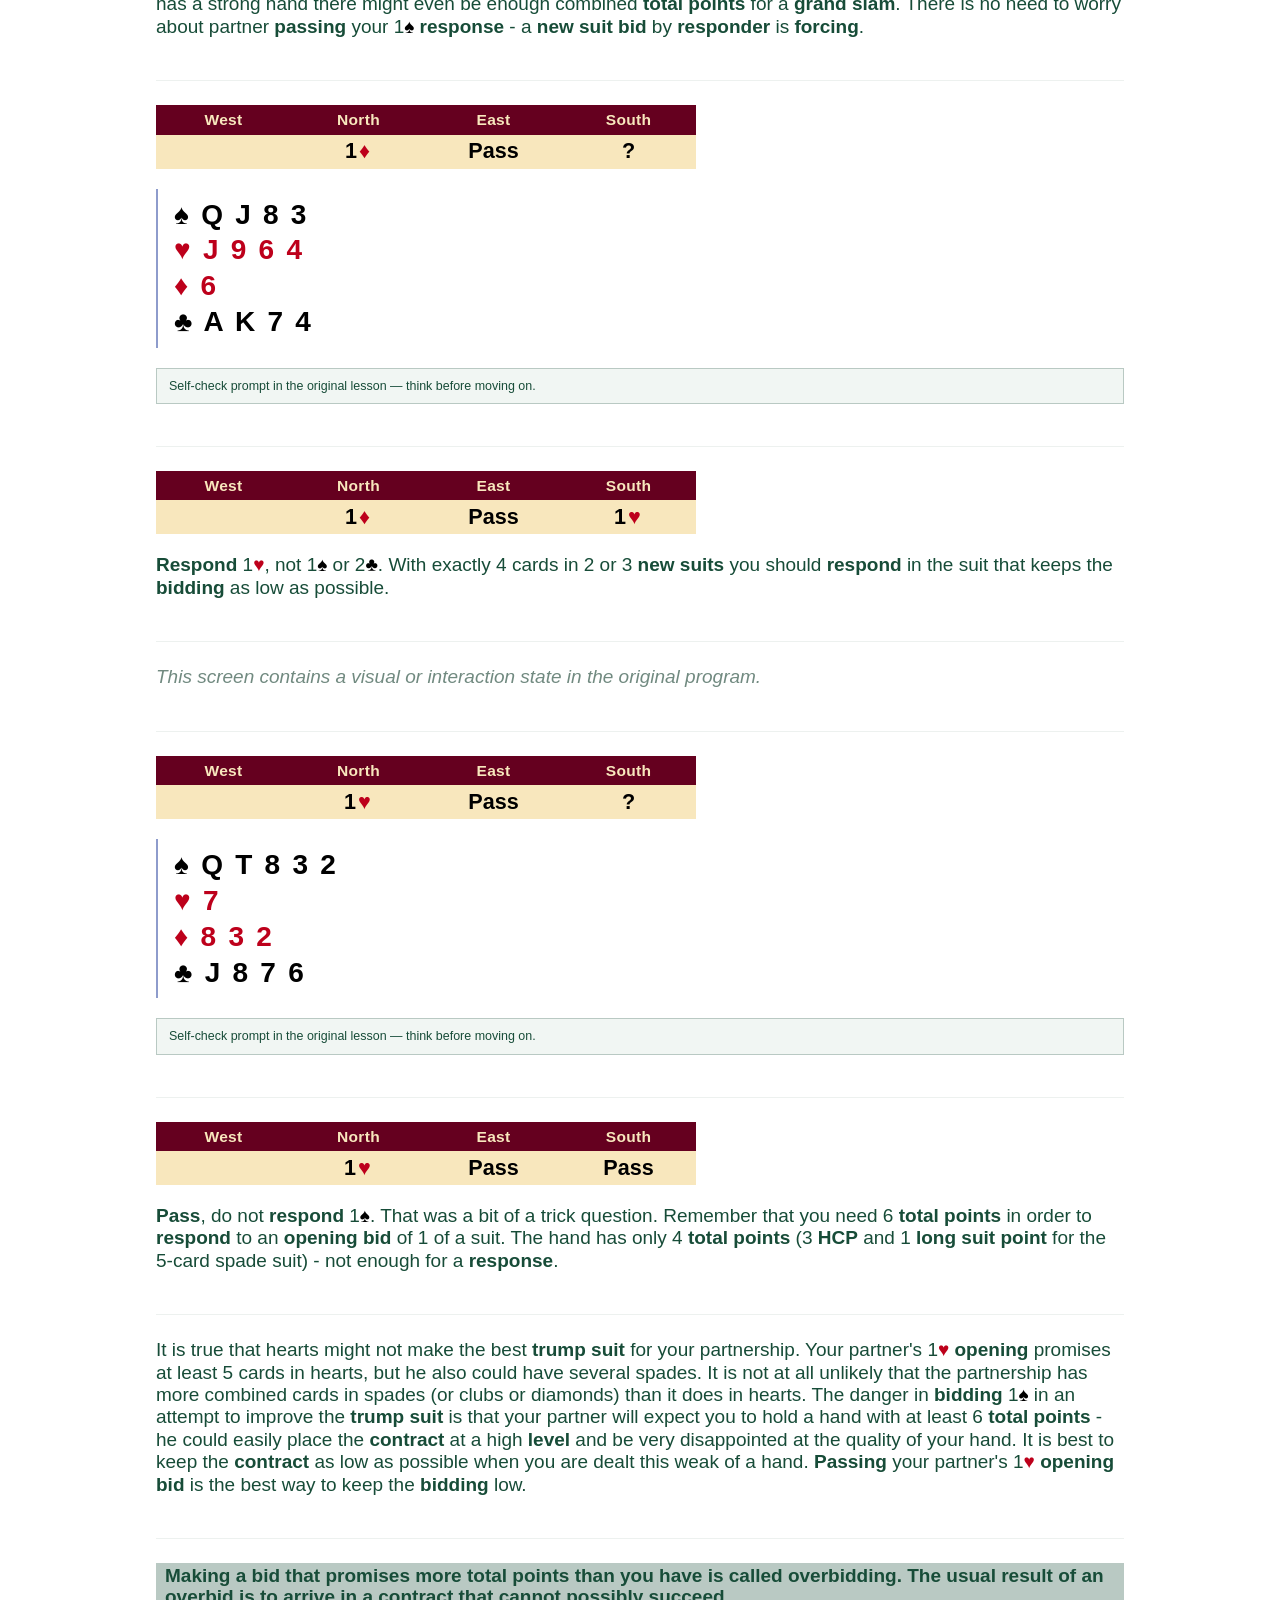
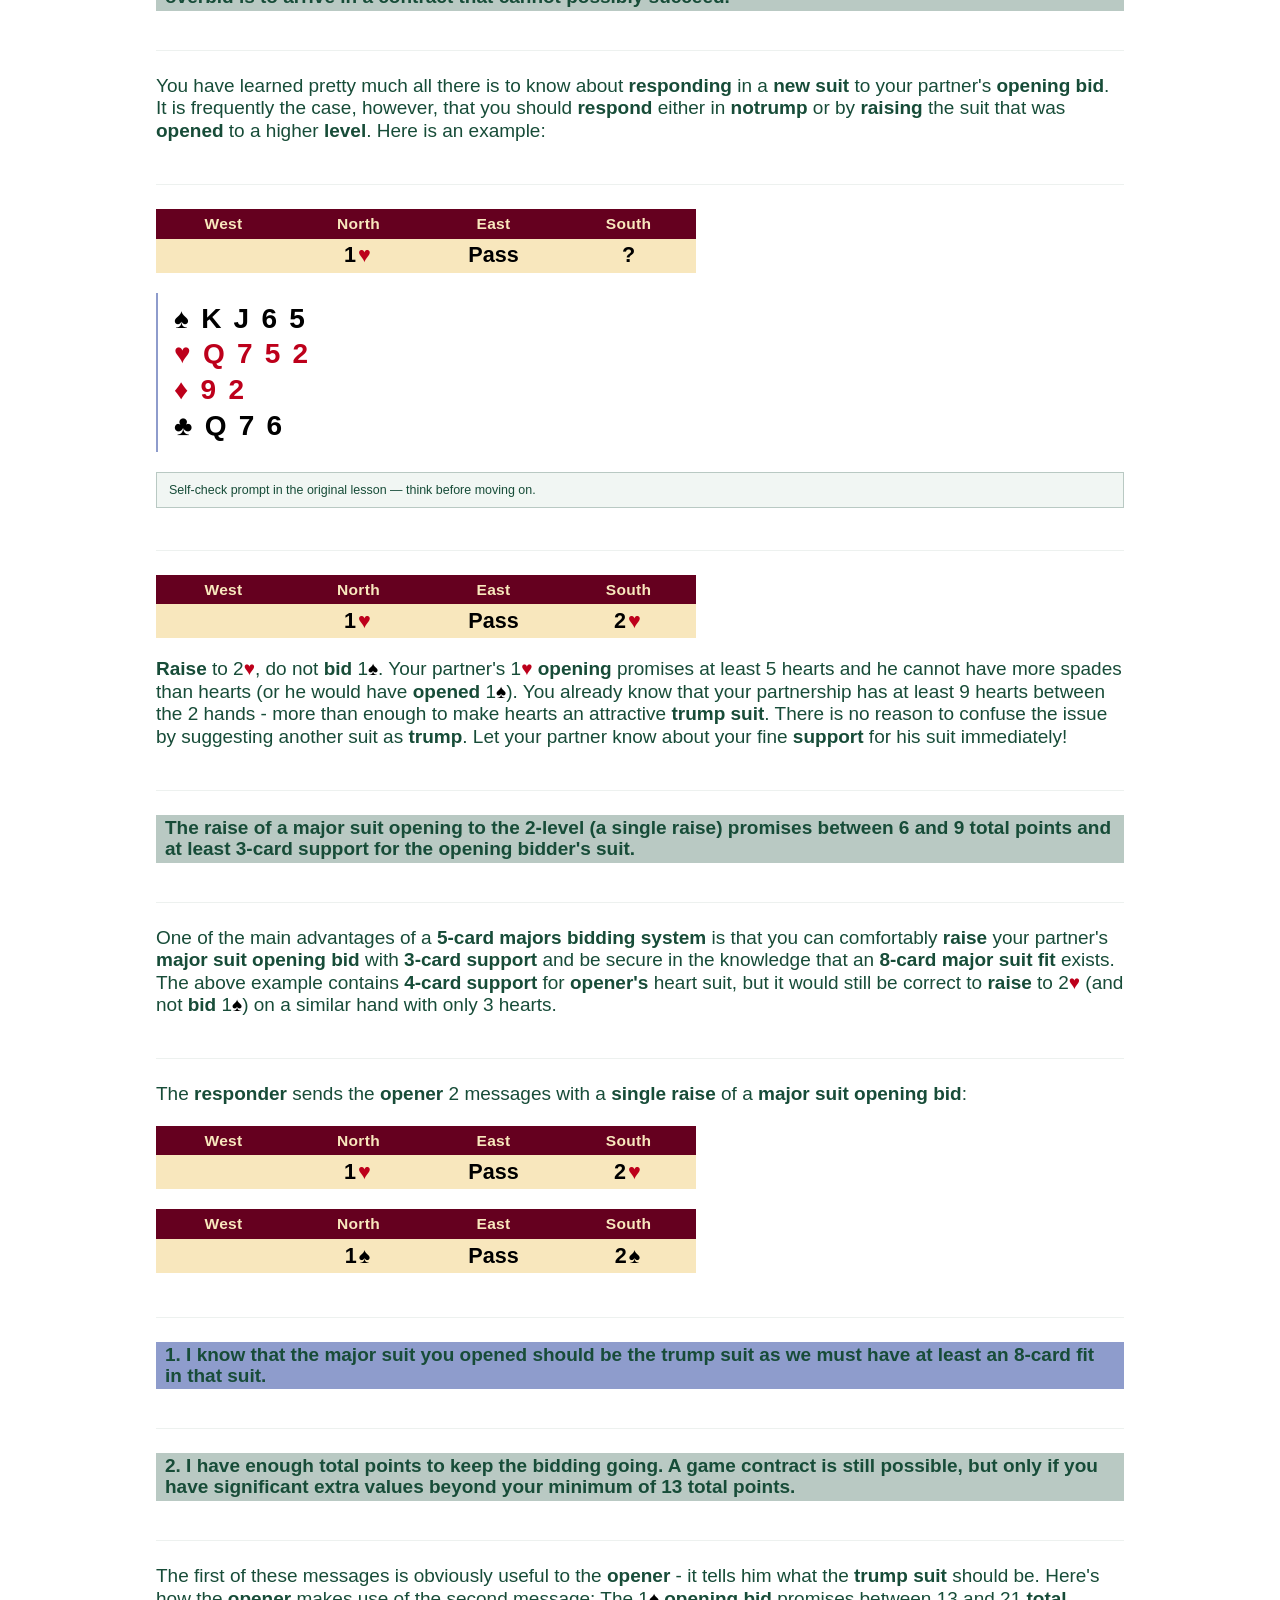
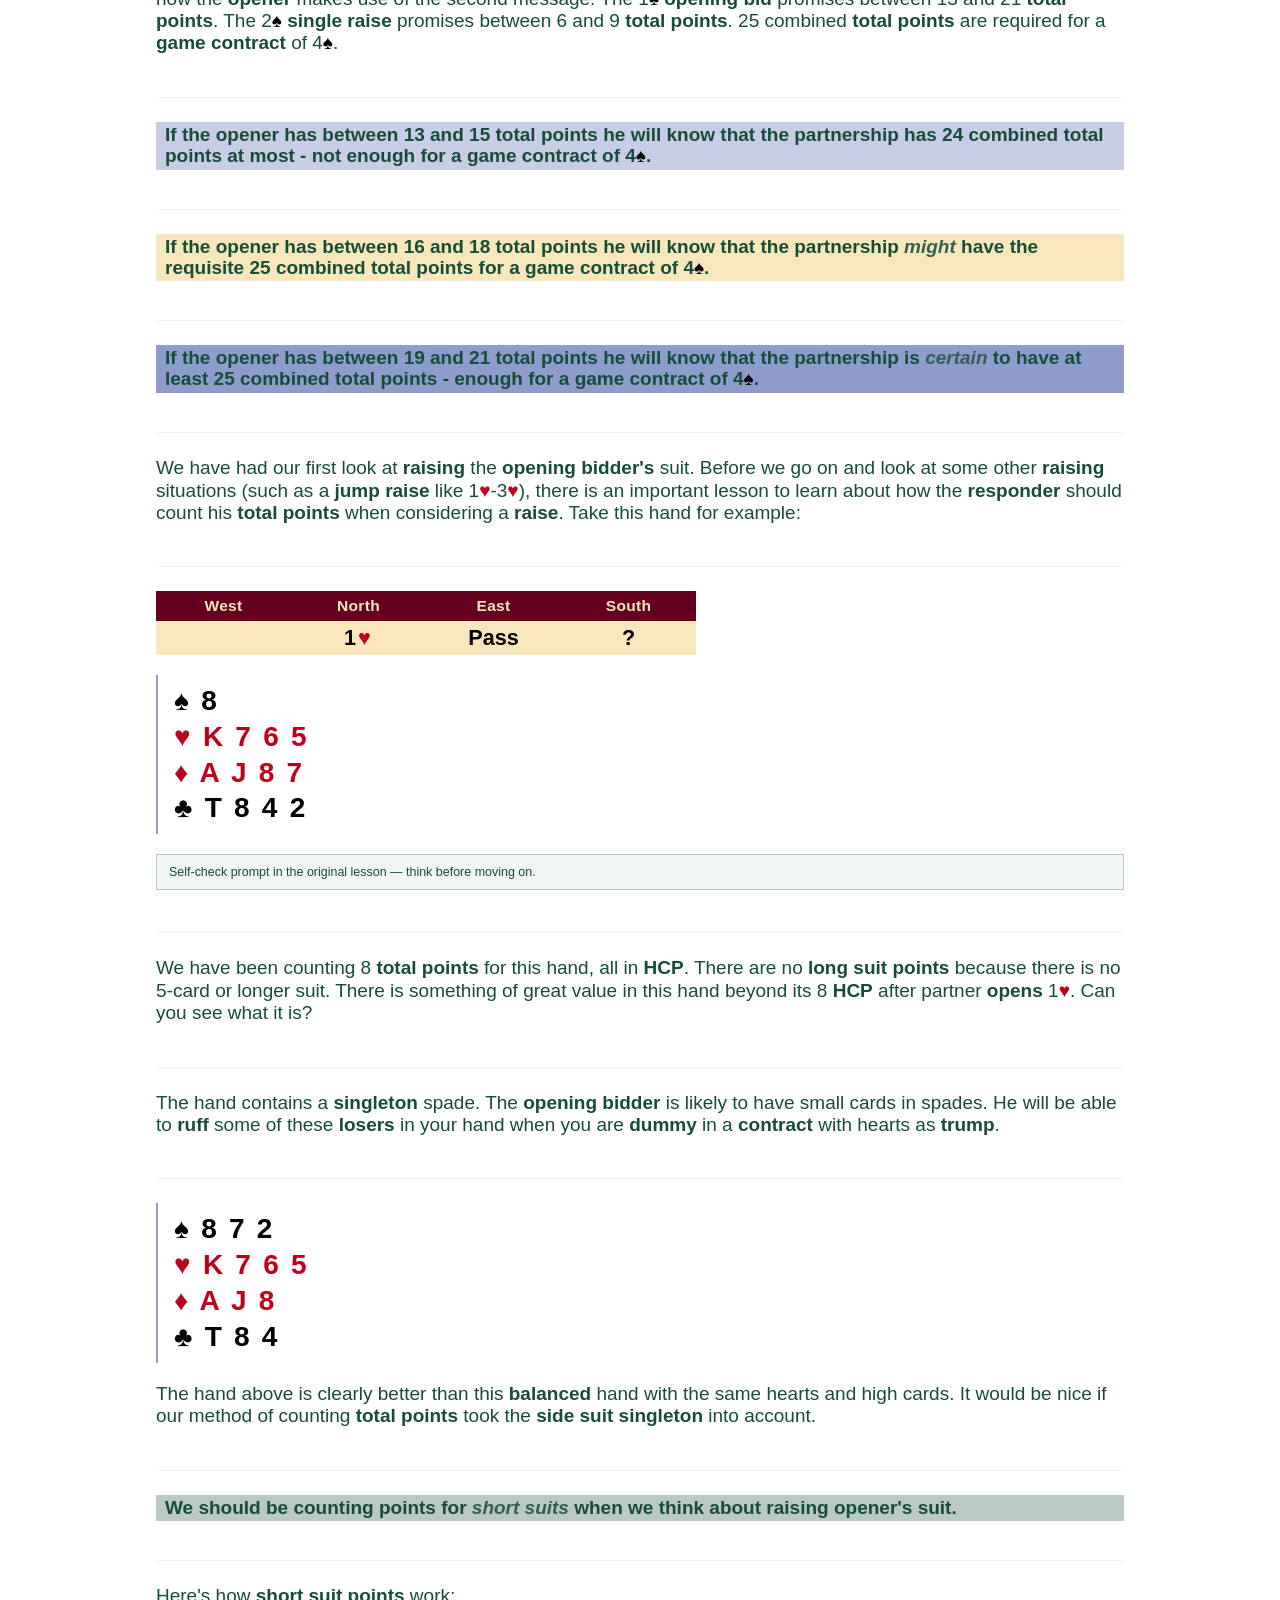
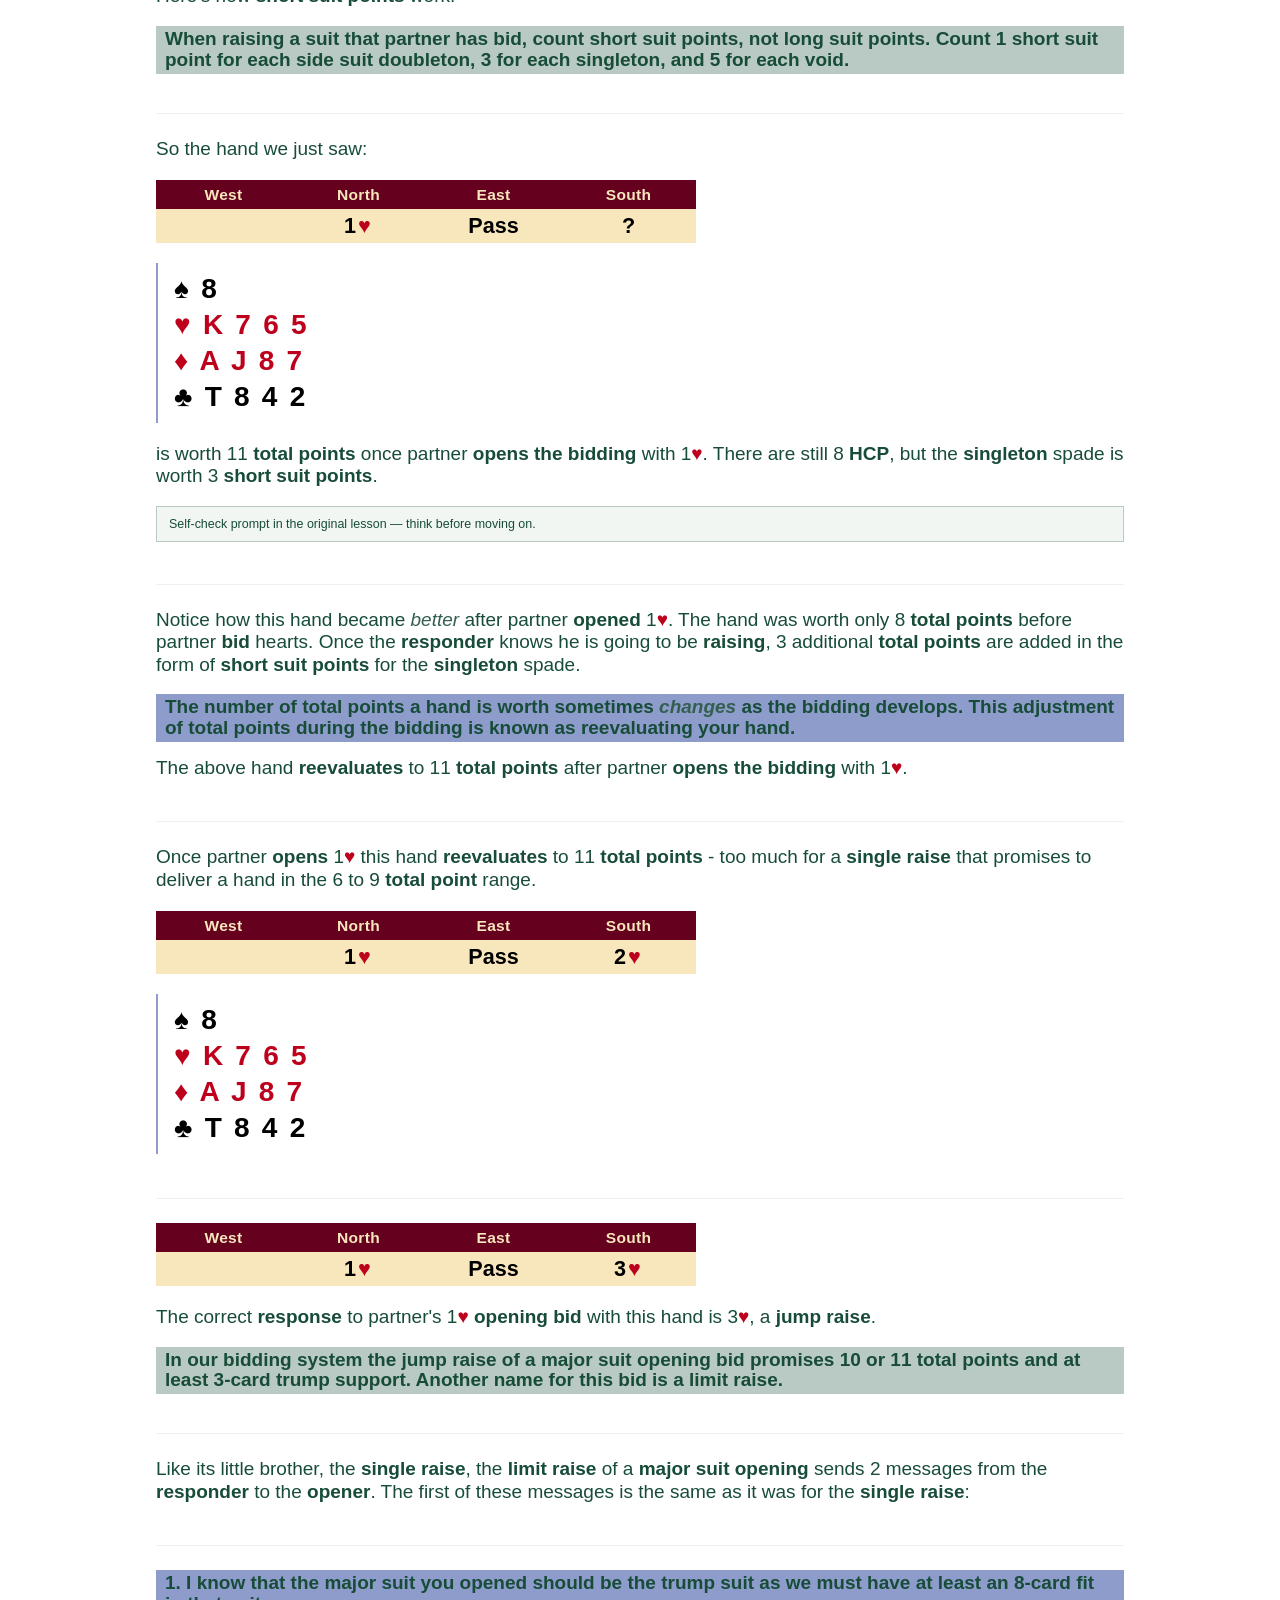
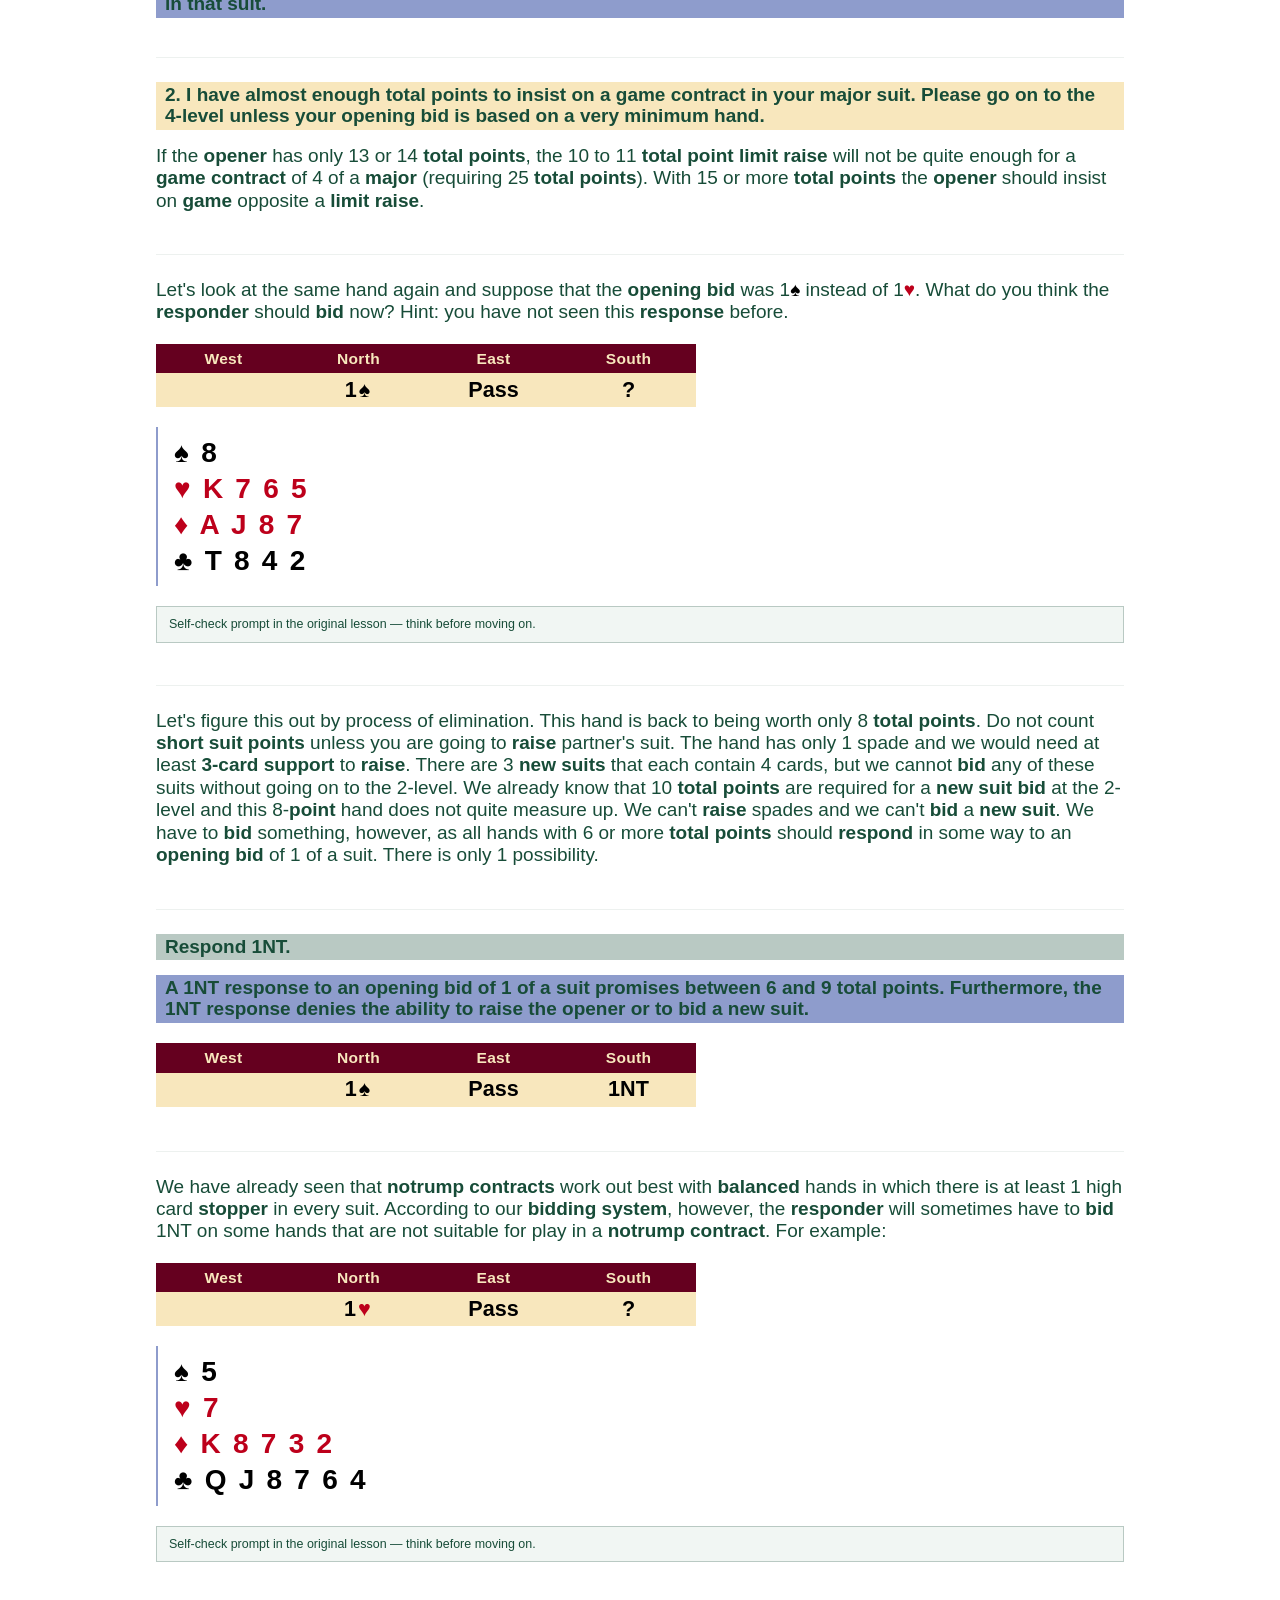
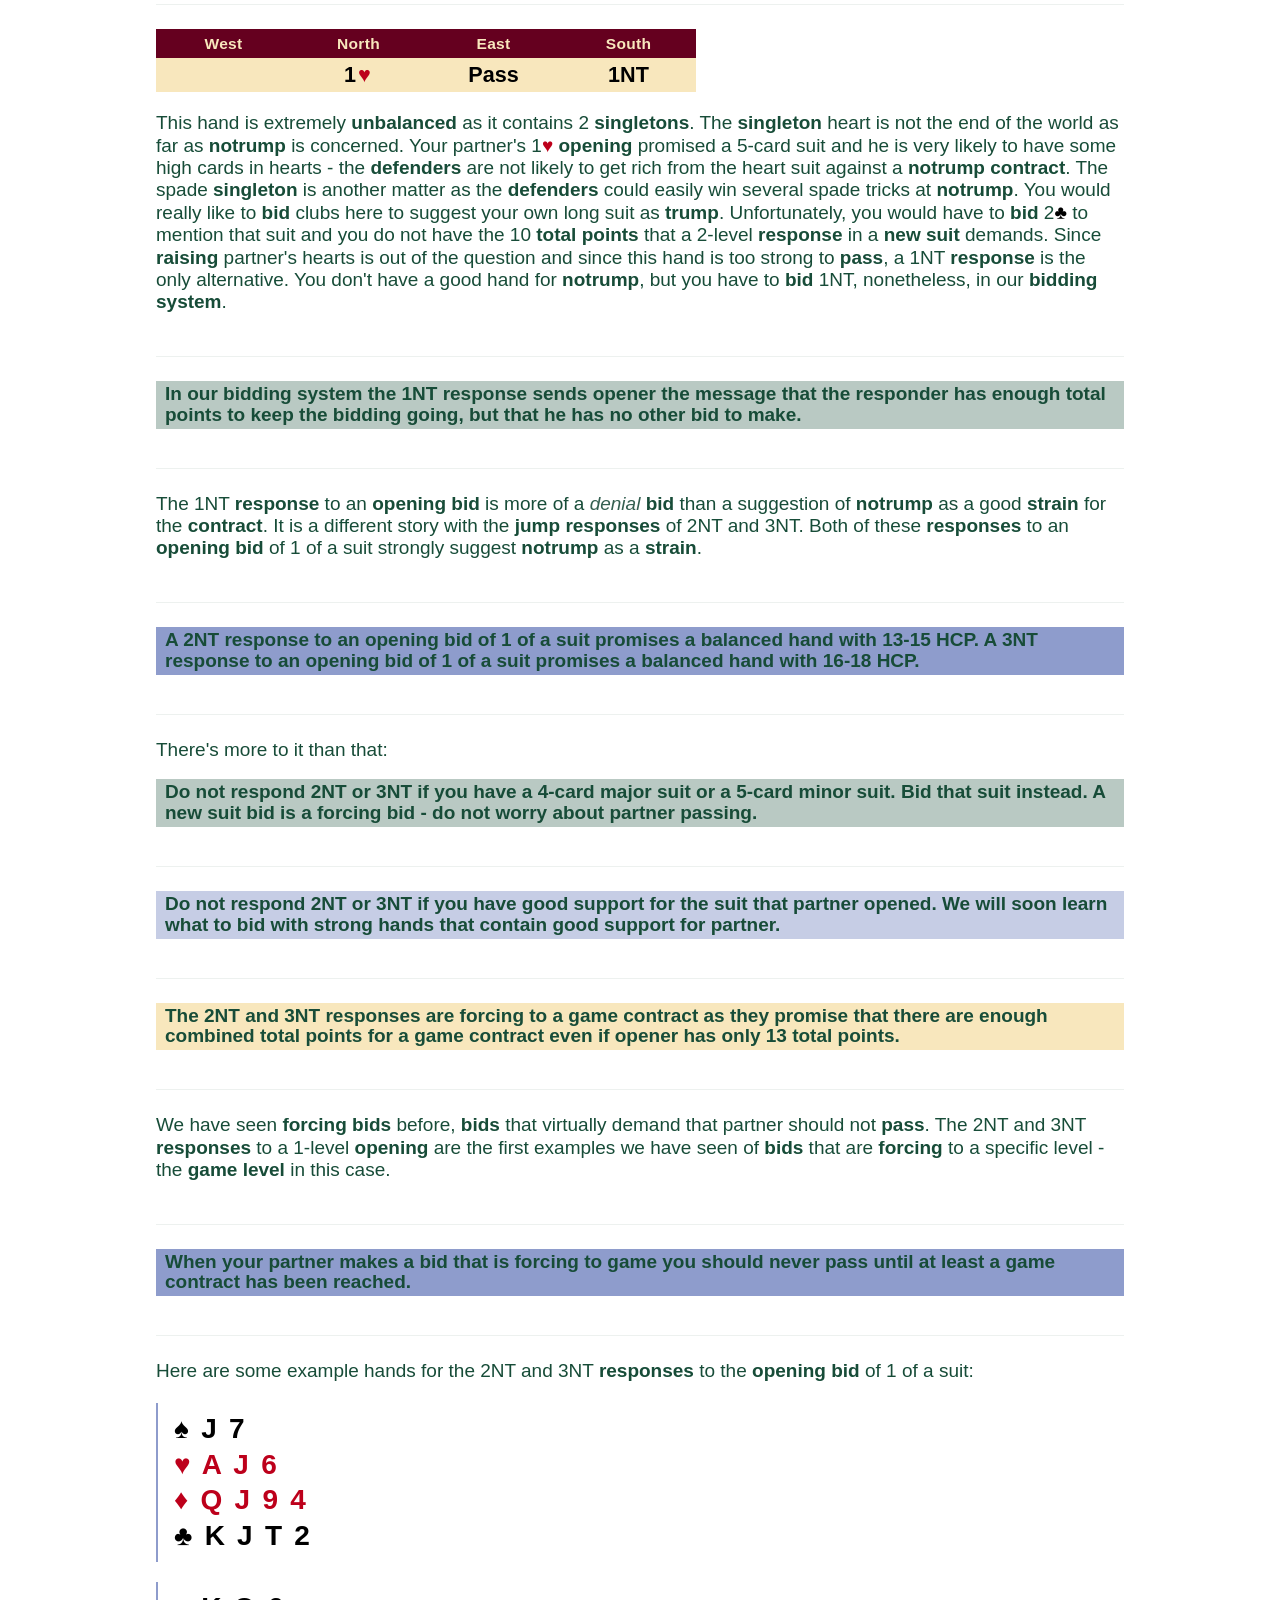
==== commit 980cf78c: "Remove stray source delimiters from text" ====
--- a/bridge_study_test.html
+++ b/bridge_study_test.html
@@ -2,12 +2,18 @@
 <html lang="en"><head>
 <meta charset="utf-8"><meta name="viewport" content="width=device-width,initial-scale=1">
 <title>Learn to Play Bridge — Responding to a 1 of a suit opening</title>
-<link rel="stylesheet" href="bridge_study_test.css?v=20261010-4">
+<link rel="stylesheet" href="bridge_study_test.css?v=20261010-11">
 </head><body><main>
 <header><h1>Learn to Play Bridge · extracted lesson test</h1><span class="muted" id="count"></span></header>
+<div class="chapter-nav"><label for="chapter-select">Chapter</label><select id="chapter-select" aria-label="Choose chapter"><option value="index.html" selected>1. Responding to a 1 of a suit opening</option><option value="responding_to_1nt.html">2. Responding to a 1NT opening</option></select></div>
 <div class="toolbar"><div class="mode"><button class="on" data-mode="lesson">Original flow</button><button data-mode="quiz">Lesson quizzes</button><button data-mode="review">Review exercises</button></div><div class="font-controls" aria-label="Text size"><button id="font-down" title="Decrease text size">A−</button><button id="font-reset" title="Reset text size">A</button><button id="font-up" title="Increase text size">A+</button></div></div>
 <article id="page"></article>
 <nav class="nav"><button id="back">← Back</button><button id="next">Next →</button></nav>
+<footer class="rights-notice" id="source-rights">
+  <strong>Source &amp; rights notice</strong>
+  <p>This is an unofficial, non-commercial mobile reformat created for personal study. Source material: <em>Learn to Play Bridge</em>, developed by Fred Gitelman / Bridge Base Inc. for the <a href="https://acbl.org/learn/" target="_blank" rel="noreferrer">American Contract Bridge League (ACBL)</a>.</p>
+  <p>This site is not affiliated with, endorsed by, or sponsored by Fred Gitelman, Bridge Base Inc., or ACBL. Original lesson content, trademarks, and related rights remain with their respective owners. Please do not copy, redistribute, or republish this material. Rights holders may request removal through this repository.</p>
+</footer>
 </main>
-<script src="bridge_study_test_data.js?v=20261010-4"></script><script src="bridge_review_data.js?v=20261010-4"></script><script src="bridge_study_test.js?v=20261010-4"></script>
+<script src="bridge_study_test_data.js?v=20261010-11"></script><script src="bridge_review_data.js?v=20261010-11"></script><script src="bridge_study_test.js?v=20261010-11"></script>
 </body></html>
--- a/bridge_study_test.css
+++ b/bridge_study_test.css
@@ -402,3 +402,46 @@
   cursor: grabbing !important;
   user-select: none !important;
 }
+
+.rights-notice {
+  margin-top: 42px;
+  padding: 16px 0 4px;
+  border-top: 1px solid var(--sage);
+  color: #536966;
+  font: .78rem/1.45 Arial, Helvetica, sans-serif;
+}
+
+.rights-notice strong {
+  color: var(--green);
+  font-size: .82rem;
+}
+
+.rights-notice p {
+  margin: 7px 0;
+}
+
+.rights-notice a {
+  color: inherit;
+}
+.chapter-nav {
+  display: flex;
+  align-items: center;
+  gap: 8px;
+  margin: 13px 0 0;
+  color: #627d72;
+  font: .74rem/1 Arial, Helvetica, sans-serif;
+}
+
+.chapter-nav select {
+  max-width: min(100%, 370px);
+  border: 1px solid var(--sage);
+  border-radius: 2px;
+  padding: 7px 26px 7px 8px;
+  background: #fff;
+  color: var(--green);
+  font: 700 .78rem/1 Arial, Helvetica, sans-serif;
+}
+
+@media(max-width:480px) {
+  .chapter-nav select { max-width: calc(100vw - 105px); }
+}
